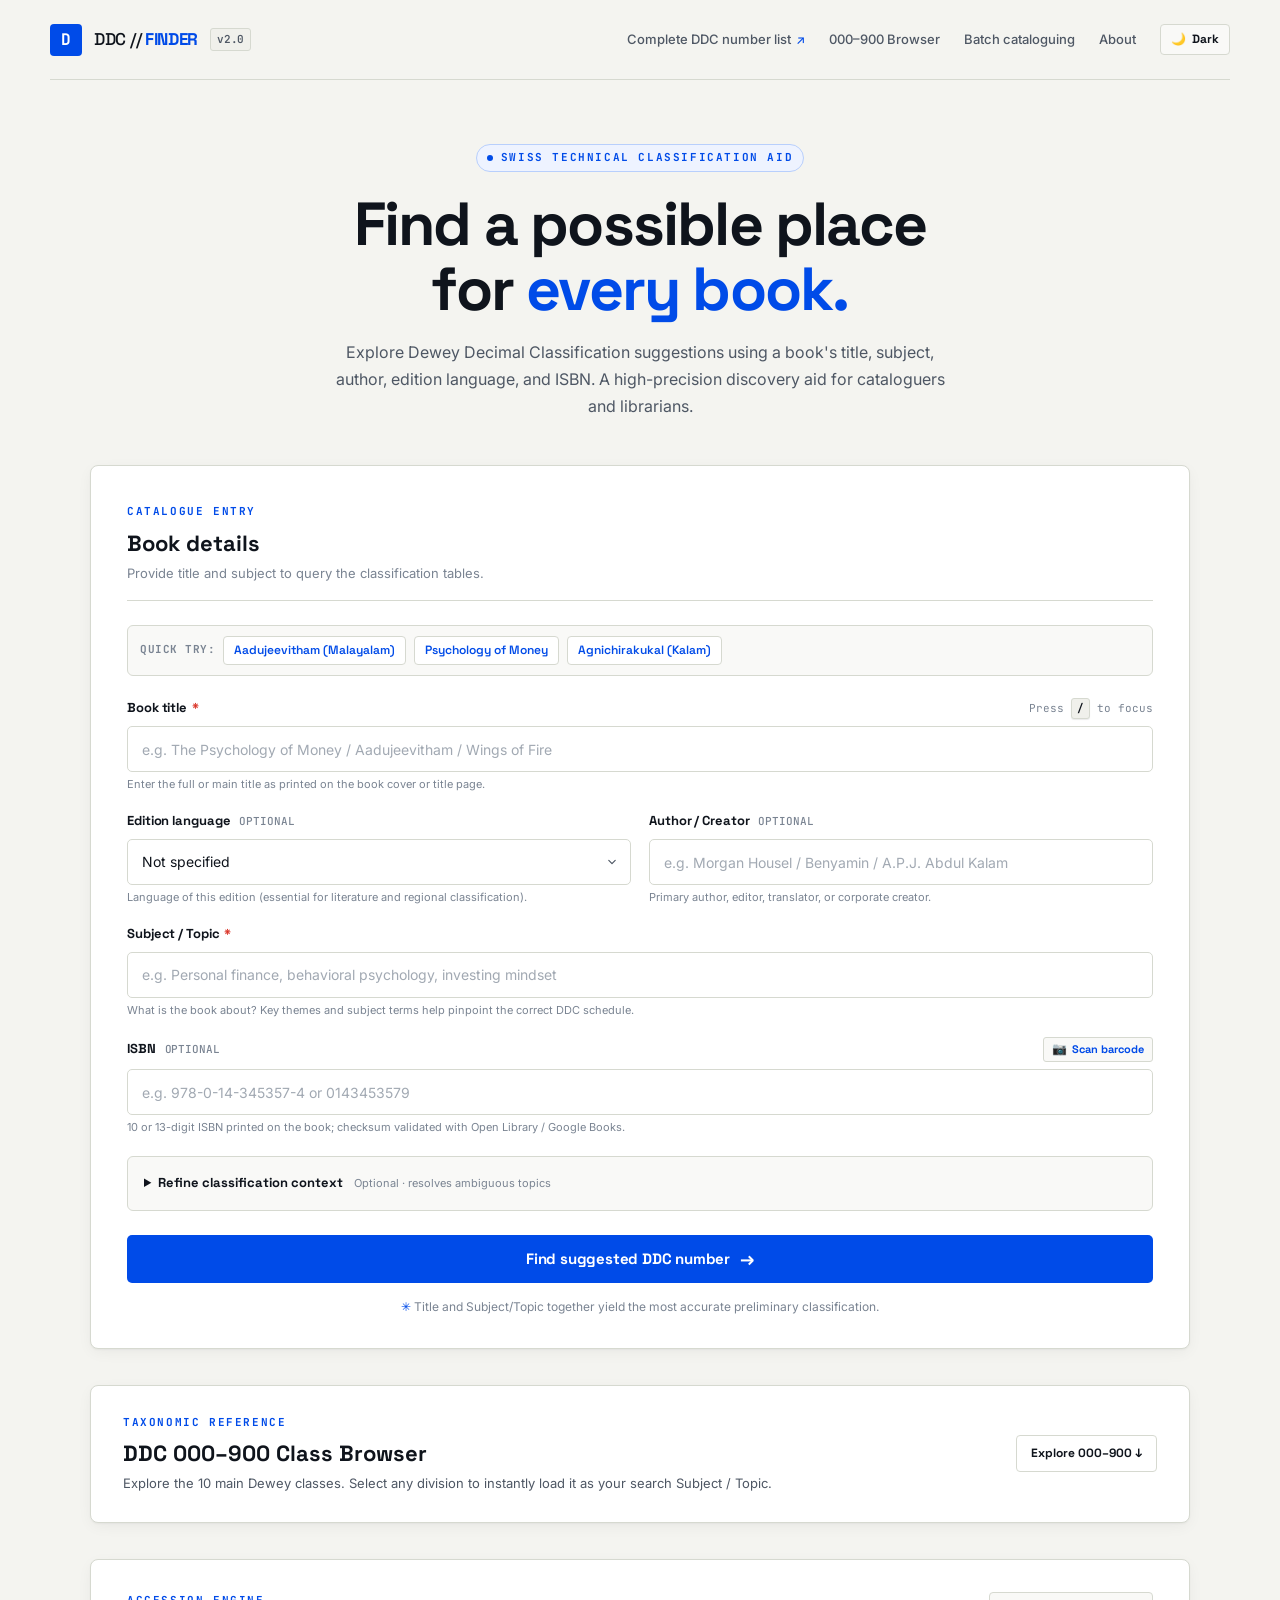
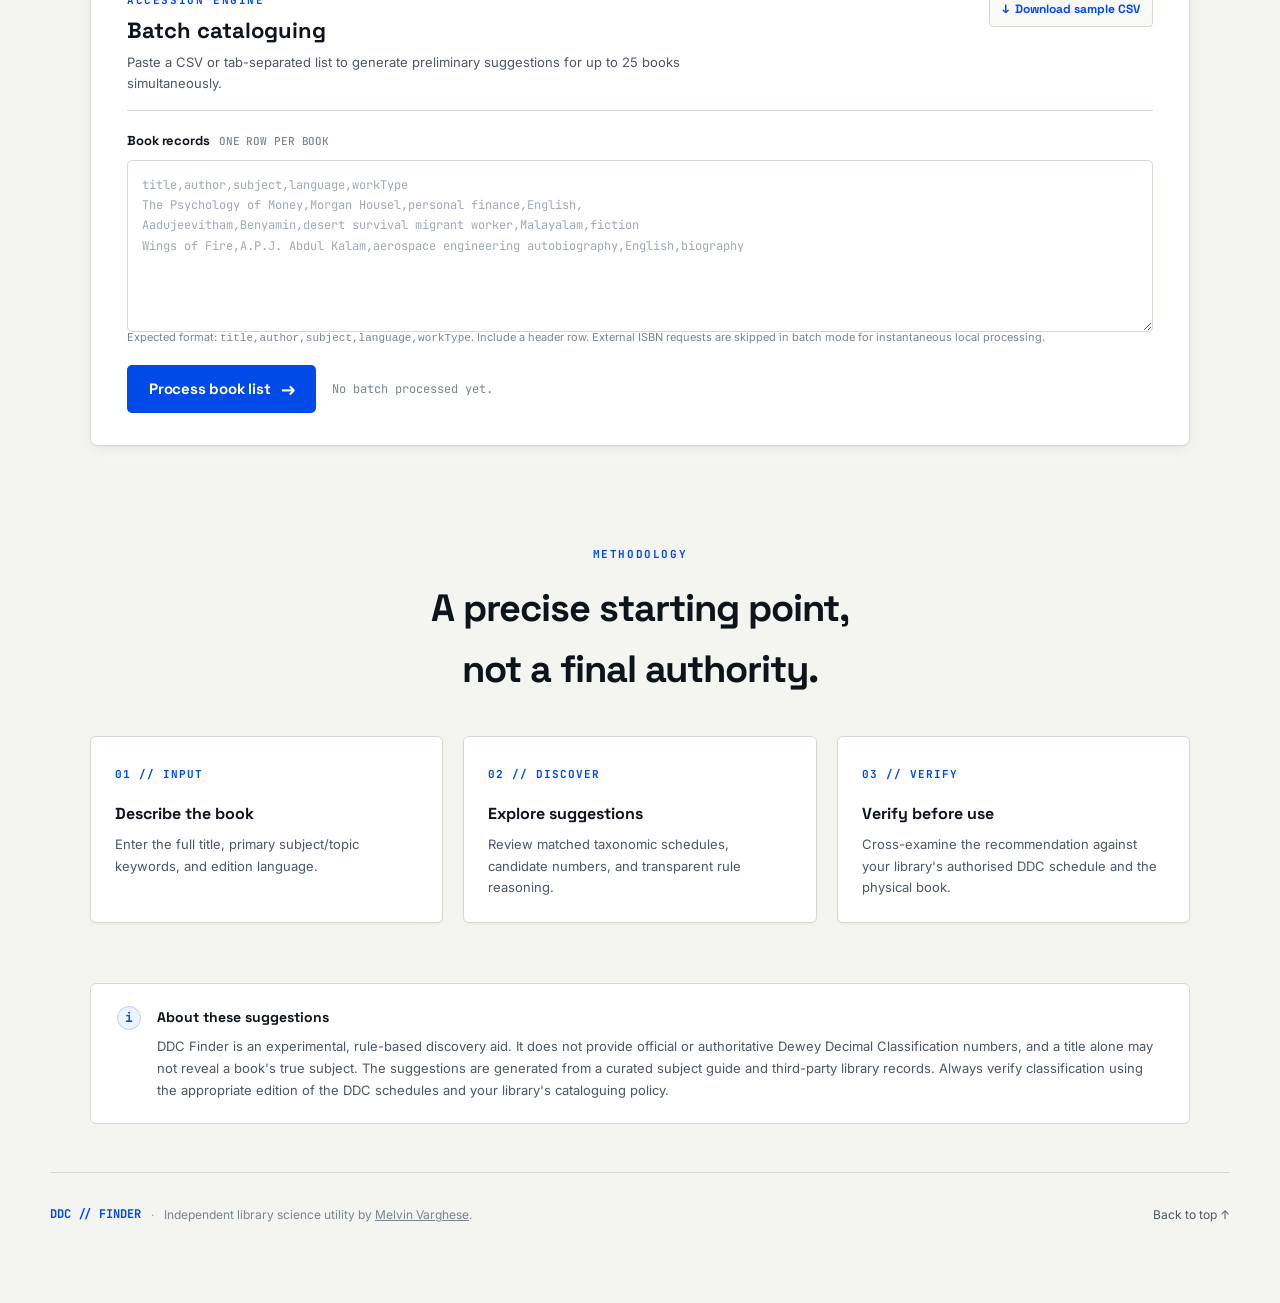
==== index.html @ e06fe7b6 "Merge branch 'main' of https://github.com/melvinvarghese/ddc-number-checker" ====
<!doctype html>
<html lang="en">
<head>
  <meta charset="utf-8">
  <meta name="viewport" content="width=device-width, initial-scale=1">
  <meta name="theme-color" content="#f4f4f0">
  <meta name="description" content="A free preliminary Dewey Decimal Classification helper for librarians and cataloguers. Enter a book title, edition language, and subject to discover likely DDC numbers with support for Indian regional literature and batch accession lists.">
  <title>DDC Finder — Dewey Decimal Classification Helper</title>

  <!-- Canonical & PWA Manifest -->
  <link rel="canonical" href="https://melvinvarghese.github.io/ddc-number-checker/">
  <link rel="author" href="https://melvinvarghese.in/">
  <link rel="manifest" href="manifest.json">

  <!-- Favicons -->
  <link rel="icon" type="image/svg+xml" href="./favicon.svg">
  <link rel="icon" type="image/png" sizes="32x32" href="./favicon-32x32.png">
  <link rel="icon" type="image/png" sizes="16x16" href="./favicon-16x16.png">
  <link rel="apple-touch-icon" sizes="180x180" href="./apple-touch-icon.png">
  <link rel="shortcut icon" href="./favicon.ico">

  <!-- Open Graph / Facebook / LinkedIn / WhatsApp -->
  <meta property="og:type" content="website">
  <meta property="og:site_name" content="DDC Finder">
  <meta property="og:title" content="DDC Finder — Dewey Decimal Classification Helper">
  <meta property="og:description" content="Fast, preliminary Dewey Decimal Classification discovery tool with 50+ languages, specialized Malayalam/Tamil/Hindi/Bengali rules, and batch CSV cataloguing.">
  <meta property="og:url" content="https://melvinvarghese.github.io/ddc-number-checker/">
  <meta property="og:locale" content="en_US">
  <meta property="og:image" content="https://melvinvarghese.github.io/ddc-number-checker/og-image.svg">
  <meta property="og:image:width" content="1200">
  <meta property="og:image:height" content="630">
  <meta property="og:image:alt" content="DDC Finder — Swiss Technical Classification Aid">

  <!-- Twitter / X Cards -->
  <meta name="twitter:card" content="summary_large_image">
  <meta name="twitter:title" content="DDC Finder — Dewey Decimal Classification Helper">
  <meta name="twitter:description" content="Fast, preliminary Dewey Decimal Classification discovery tool with 50+ languages, specialized Malayalam/Tamil/Hindi/Bengali rules, and batch CSV cataloguing.">
  <meta name="twitter:image" content="https://melvinvarghese.github.io/ddc-number-checker/og-image.svg">

  <!-- Schema.org JSON-LD Structured Data -->
  <script type="application/ld+json">
  {
    "@context": "https://schema.org",
    "@graph": [
      {
        "@type": "WebApplication",
        "@id": "https://melvinvarghese.github.io/ddc-number-checker/#webapp",
        "name": "DDC Finder",
        "url": "https://melvinvarghese.github.io/ddc-number-checker/",
        "description": "A free preliminary Dewey Decimal Classification helper for librarians, cataloguers, and students. Discover probable DDC numbers from title, subject/topic, author, and ISBN with Indian regional language support and batch CSV cataloguing.",
        "applicationCategory": "UtilitiesApplication",
        "operatingSystem": "All",
        "browserRequirements": "Requires JavaScript",
        "offers": {
          "@type": "Offer",
          "price": "0",
          "priceCurrency": "USD"
        },
        "author": {
          "@type": "Person",
          "name": "Melvin Varghese",
          "url": "https://melvinvarghese.in/"
        },
        "keywords": [
          "Dewey Decimal Classification",
          "DDC",
          "DDC number checker",
          "library cataloguing",
          "library classification",
          "Malayalam DDC",
          "Indian literature DDC",
          "batch cataloguing",
          "DDC finder"
        ]
      },
      {
        "@type": "WebSite",
        "@id": "https://melvinvarghese.github.io/ddc-number-checker/#website",
        "url": "https://melvinvarghese.github.io/ddc-number-checker/",
        "name": "DDC Finder",
        "publisher": {
          "@type": "Person",
          "name": "Melvin Varghese",
          "url": "https://melvinvarghese.in/"
        }
      }
    ]
  }
  </script>

  <!-- Typography -->
  <link rel="preconnect" href="https://fonts.googleapis.com">
  <link rel="preconnect" href="https://fonts.gstatic.com" crossorigin>
  <link href="https://fonts.googleapis.com/css2?family=Inter:wght@400;500;600;700&family=JetBrains+Mono:wght@500;600;700&family=Space+Grotesk:wght@500;600;700&display=swap" rel="stylesheet">
  <link rel="stylesheet" href="styles.css">

  <script src="catalogue-config.js" defer></script>
  <script src="ddc-validation.js" defer></script>
  <script src="app.js" defer></script>
</head>
<body>
  <div class="page-shell">
    <header class="topbar">
      <a class="brand" href="./" aria-label="DDC Finder home">
        <span class="brand-mark" aria-hidden="true">D</span>
        <span class="brand-text">DDC // <strong>FINDER</strong></span>
        <span class="brand-tag">v2.0</span>
      </a>
      <nav class="top-links" aria-label="Helpful links">
        <a class="top-link" href="https://melvinvarghese.in/dewey-decimal-classification-list-ddc-codes/?utm_source=ddc-finder&utm_medium=referral&utm_campaign=complete-ddc-list" target="_blank" rel="noopener noreferrer">Complete DDC number list <span class="arrow-ext" aria-hidden="true">↗</span></a>
        <a class="top-link" href="#class-browser">000–900 Browser</a>
        <a class="top-link" href="#batch-section">Batch cataloguing</a>
        <a class="top-link" href="#about">About</a>
        <button type="button" id="theme-toggle" class="theme-toggle-btn" aria-label="Toggle dark/light theme">
          <span id="theme-icon" aria-hidden="true">🌙</span>
          <span id="theme-text" class="theme-label">Dark</span>
        </button>
      </nav>
    </header>

    <main>
      <section class="hero" aria-labelledby="page-title">
        <div class="eyebrow"><span class="eyebrow-dot"></span> SWISS TECHNICAL CLASSIFICATION AID</div>
        <h1 id="page-title">Find a possible place<br>for <em>every book.</em></h1>
        <p class="hero-copy">Explore Dewey Decimal Classification suggestions using a book's title, subject, author, edition language, and ISBN. A high-precision discovery aid for cataloguers and librarians.</p>
      </section>

      <!-- Workspace container: allows side-by-side view on desktop -->
      <div class="workspace-grid">
        <section class="search-card" aria-label="Book details">
          <div class="card-header">
            <span class="section-kicker">CATALOGUE ENTRY</span>
            <h2>Book details</h2>
            <p class="card-subtitle">Provide title and subject to query the classification tables.</p>
          </div>

          <!-- Quick Try Sample Pills -->
          <div class="sample-pills-bar" aria-label="Sample book queries">
            <span class="sample-pills-label">Quick try:</span>
            <button type="button" class="sample-pill" data-title="Aadujeevitham" data-author="Benyamin" data-language="Malayalam" data-subject="Desert survival of an immigrant worker, Malayalam novel" data-worktype="fiction">Aadujeevitham (Malayalam)</button>
            <button type="button" class="sample-pill" data-title="The Psychology of Money" data-author="Morgan Housel" data-language="English" data-subject="Personal finance, behavioral psychology, investing mindset" data-worktype="practical">Psychology of Money</button>
            <button type="button" class="sample-pill" data-title="Agnichirakukal" data-author="A.P.J. Abdul Kalam" data-language="Malayalam" data-subject="Autobiography of APJ Abdul Kalam, translated edition" data-worktype="biography">Agnichirakukal (Kalam)</button>
          </div>

          <form id="search-form">
            <div class="field">
              <div class="field-label-row">
                <label for="book-title">Book title <span class="required">*</span></label>
                <span class="kbd-hint" aria-hidden="true">Press <kbd>/</kbd> to focus</span>
              </div>
              <input id="book-title" name="title" type="text" placeholder="e.g. The Psychology of Money / Aadujeevitham / Wings of Fire" autocomplete="off" required maxlength="180">
              <span class="field-hint">Enter the full or main title as printed on the book cover or title page.</span>
            </div>

            <div class="field-grid">
              <div class="field">
                <label for="book-language">Edition language <span class="optional">Optional</span></label>
                <select id="book-language" name="language">
                  <option value="">Not specified</option>
                  <option value="Arabic">Arabic</option>
                  <option value="Assamese">Assamese</option>
                  <option value="Bengali">Bengali</option>
                  <option value="Bodo">Bodo</option>
                  <option value="Bulgarian">Bulgarian</option>
                  <option value="Catalan">Catalan</option>
                  <option value="Chinese">Chinese (Mandarin)</option>
                  <option value="Croatian">Croatian</option>
                  <option value="Czech">Czech</option>
                  <option value="Danish">Danish</option>
                  <option value="Dutch">Dutch</option>
                  <option value="English">English</option>
                  <option value="Esperanto">Esperanto</option>
                  <option value="Estonian">Estonian</option>
                  <option value="Finnish">Finnish</option>
                  <option value="French">French</option>
                  <option value="German">German</option>
                  <option value="Greek">Greek</option>
                  <option value="Gujarati">Gujarati</option>
                  <option value="Hebrew">Hebrew</option>
                  <option value="Hindi">Hindi</option>
                  <option value="Hungarian">Hungarian</option>
                  <option value="Indonesian">Indonesian</option>
                  <option value="Italian">Italian</option>
                  <option value="Japanese">Japanese</option>
                  <option value="Kannada">Kannada</option>
                  <option value="Kashmiri">Kashmiri</option>
                  <option value="Konkani">Konkani</option>
                  <option value="Korean">Korean</option>
                  <option value="Latin">Latin</option>
                  <option value="Maithili">Maithili</option>
                  <option value="Malayalam">Malayalam</option>
                  <option value="Manipuri">Manipuri (Meitei)</option>
                  <option value="Marathi">Marathi</option>
                  <option value="Nepali">Nepali</option>
                  <option value="Norwegian">Norwegian</option>
                  <option value="Odia">Odia (Oriya)</option>
                  <option value="Persian">Persian (Farsi)</option>
                  <option value="Polish">Polish</option>
                  <option value="Portuguese">Portuguese</option>
                  <option value="Punjabi">Punjabi</option>
                  <option value="Russian">Russian</option>
                  <option value="Sanskrit">Sanskrit</option>
                  <option value="Santali">Santali</option>
                  <option value="Sindhi">Sindhi</option>
                  <option value="Spanish">Spanish</option>
                  <option value="Swedish">Swedish</option>
                  <option value="Tamil">Tamil</option>
                  <option value="Telugu">Telugu</option>
                  <option value="Urdu">Urdu</option>
                  <option value="Other">Others / Not listed</option>
                </select>
                <span class="field-hint">Language of this edition (essential for literature and regional classification).</span>
              </div>

              <div class="field">
                <label for="book-author">Author / Creator <span class="optional">Optional</span></label>
                <input id="book-author" name="author" type="text" placeholder="e.g. Morgan Housel / Benyamin / A.P.J. Abdul Kalam" maxlength="120">
                <span class="field-hint">Primary author, editor, translator, or corporate creator.</span>
              </div>

              <div class="field field-span-2">
                <label for="book-subject">Subject / Topic <span class="required">*</span></label>
                <input id="book-subject" name="subject" type="text" placeholder="e.g. Personal finance, behavioral psychology, investing mindset" required maxlength="300">
                <span class="field-hint">What is the book about? Key themes and subject terms help pinpoint the correct DDC schedule.</span>
              </div>

              <div class="field field-span-2">
                <div class="field-label-row">
                  <label for="book-isbn">ISBN <span class="optional">Optional</span></label>
                  <button type="button" id="scan-isbn-btn" class="isbn-scan-btn" aria-label="Scan barcode with camera">
                    <span class="scan-icon" aria-hidden="true">📷</span> <span>Scan barcode</span>
                  </button>
                </div>
                <input id="book-isbn" name="isbn" type="text" inputmode="numeric" autocomplete="off" placeholder="e.g. 978-0-14-345357-4 or 0143453579" maxlength="17" aria-describedby="isbn-help">
                <span class="field-hint" id="isbn-help">10 or 13-digit ISBN printed on the book; checksum validated with Open Library / Google Books.</span>
              </div>
            </div>

            <details class="context-details">
              <summary>
                <span>Refine classification context</span>
                <span class="summary-sub">Optional · resolves ambiguous topics</span>
              </summary>
              <div class="context-grid">
                <div class="field">
                  <label for="work-type">What kind of work is it?</label>
                  <select id="work-type" name="workType">
                    <option value="">Not sure / not specified</option>
                    <option value="fiction">Fiction / novel / short stories</option>
                    <option value="poetry">Poetry</option>
                    <option value="drama">Drama / plays</option>
                    <option value="biography">Biography / autobiography / memoir</option>
                    <option value="translation">Translated work</option>
                    <option value="textbook">Textbook / academic work</option>
                    <option value="reference">Reference work</option>
                    <option value="practical">Practical guide / how-to</option>
                    <option value="essays">Essays</option>
                  </select>
                </div>

                <div class="field">
                  <label for="book-audience">Intended audience</label>
                  <select id="book-audience" name="audience">
                    <option value="">Not specified</option>
                    <option value="general">General readers</option>
                    <option value="children">Children</option>
                    <option value="young-adult">Young adults</option>
                    <option value="academic">Academic / professional</option>
                  </select>
                </div>

                <div class="field context-wide">
                  <label for="book-approach">Main approach or perspective</label>
                  <select id="book-approach" name="approach">
                    <option value="">Not specified</option>
                    <option value="historical">Historical</option>
                    <option value="scientific">Scientific / technical</option>
                    <option value="philosophical">Philosophical / theoretical</option>
                    <option value="religious">Religious / theological</option>
                    <option value="critical">Critical / analytical</option>
                    <option value="practical">Practical / applied</option>
                  </select>
                </div>
              </div>
              <p class="field-hint">These details help frame the suggestion. Audience and approach assist the cataloguer; they do not automatically dictate a DDC number.</p>
            </details>

            <button class="submit-button" type="submit">
              <span>Find suggested DDC number</span>
              <span class="button-arrow" aria-hidden="true">→</span>
            </button>
            <p class="form-note"><span aria-hidden="true">✳</span> Title and Subject/Topic together yield the most accurate preliminary classification.</p>
          </form>
        </section>

        <!-- Live Results Container -->
        <section id="results" class="results-section" aria-live="polite" hidden></section>
      </div>

      <!-- Interactive 000–900 Class Browser Section -->
      <section id="class-browser" class="class-browser-card" aria-labelledby="browser-title">
        <div class="browser-header">
          <div>
            <div class="section-kicker">TAXONOMIC REFERENCE</div>
            <h2 id="browser-title">DDC 000–900 Class Browser</h2>
            <p>Explore the 10 main Dewey classes. Select any division to instantly load it as your search Subject / Topic.</p>
          </div>
          <button type="button" id="toggle-browser-btn" class="copy-button" aria-expanded="false">
            <span id="browser-toggle-text">Explore 000–900</span> <span id="browser-toggle-arrow" aria-hidden="true">↓</span>
          </button>
        </div>

        <div id="browser-content" class="browser-content" hidden>
          <div class="classes-grid">
            <article class="class-item" data-code="000" data-apply="Computer science, information science, bibliographies, libraries">
              <span class="class-code">000</span>
              <h3>Computer Science &amp; Info</h3>
              <p>Generalities, computing, information systems, AI &amp; library science.</p>
              <button type="button" class="use-class-btn">Use as topic</button>
            </article>
            <article class="class-item" data-code="100" data-apply="Philosophy, psychology, ethics, cognitive science, logic">
              <span class="class-code">100</span>
              <h3>Philosophy &amp; Psychology</h3>
              <p>Human thought, ethics, perception, personal growth &amp; logic.</p>
              <button type="button" class="use-class-btn">Use as topic</button>
            </article>
            <article class="class-item" data-code="200" data-apply="Religion, theology, comparative religion, sacred texts">
              <span class="class-code">200</span>
              <h3>Religion &amp; Theology</h3>
              <p>Belief systems, scriptures, world faiths &amp; comparative religion.</p>
              <button type="button" class="use-class-btn">Use as topic</button>
            </article>
            <article class="class-item" data-code="300" data-apply="Social sciences, economics, law, education, politics, society">
              <span class="class-code">300</span>
              <h3>Social Sciences</h3>
              <p>Societies, economics, legal systems, education, public policy &amp; customs.</p>
              <button type="button" class="use-class-btn">Use as topic</button>
            </article>
            <article class="class-item" data-code="400" data-apply="Language study, linguistics, grammar, multilingual dictionaries">
              <span class="class-code">400</span>
              <h3>Language &amp; Linguistics</h3>
              <p>Linguistics, grammar, semantics, multilingual study &amp; etymology.</p>
              <button type="button" class="use-class-btn">Use as topic</button>
            </article>
            <article class="class-item" data-code="500" data-apply="Natural science, pure mathematics, physics, chemistry, biology, astronomy">
              <span class="class-code">500</span>
              <h3>Sciences &amp; Mathematics</h3>
              <p>Pure mathematics, astrophysics, chemistry, ecology &amp; life sciences.</p>
              <button type="button" class="use-class-btn">Use as topic</button>
            </article>
            <article class="class-item" data-code="600" data-apply="Applied sciences, technology, medicine, engineering, cooking, agriculture">
              <span class="class-code">600</span>
              <h3>Technology &amp; Applied</h3>
              <p>Medicine, aerospace, engineering, agriculture, management &amp; cookery.</p>
              <button type="button" class="use-class-btn">Use as topic</button>
            </article>
            <article class="class-item" data-code="700" data-apply="Visual arts, architecture, painting, photography, music, cinema, sports">
              <span class="class-code">700</span>
              <h3>The Arts &amp; Recreation</h3>
              <p>Fine arts, architecture, music, cinema, photography, sports &amp; games.</p>
              <button type="button" class="use-class-btn">Use as topic</button>
            </article>
            <article class="class-item" data-code="800" data-apply="Literature, poetry, drama, fiction, literary criticism, rhetoric">
              <span class="class-code">800</span>
              <h3>Literature &amp; Rhetoric</h3>
              <p>Poetry, prose, fiction, dramatic works, criticism &amp; rhetoric.</p>
              <button type="button" class="use-class-btn">Use as topic</button>
            </article>
            <article class="class-item" data-code="900" data-apply="World history, regional histories, travel, geography, biography">
              <span class="class-code">900</span>
              <h3>History &amp; Geography</h3>
              <p>World history, regional events, travel, cartography &amp; biography.</p>
              <button type="button" class="use-class-btn">Use as topic</button>
            </article>
          </div>
        </div>
      </section>

      <!-- Batch Cataloguing Section -->
      <section id="batch-section" class="batch-card" aria-labelledby="batch-title">
        <div class="batch-intro">
          <div>
            <div class="section-kicker">ACCESSION ENGINE</div>
            <h2 id="batch-title">Batch cataloguing</h2>
            <p>Paste a CSV or tab-separated list to generate preliminary suggestions for up to 25 books simultaneously.</p>
          </div>
          <a class="batch-download-link" href="./sample-batch.csv" download>
            <span class="icon-csv" aria-hidden="true">↓</span> Download sample CSV
          </a>
        </div>

        <label for="batch-input">Book records <span class="optional">One row per book</span></label>
        <textarea id="batch-input" rows="7" spellcheck="false" placeholder="title,author,subject,language,workType&#10;The Psychology of Money,Morgan Housel,personal finance,English,&#10;Aadujeevitham,Benyamin,desert survival migrant worker,Malayalam,fiction&#10;Wings of Fire,A.P.J. Abdul Kalam,aerospace engineering autobiography,English,biography"></textarea>
        <p class="field-hint">Expected format: <code>title,author,subject,language,workType</code>. Include a header row. External ISBN requests are skipped in batch mode for instantaneous local processing.</p>

        <div class="batch-controls">
          <button class="submit-button" type="button" id="run-batch">
            <span>Process book list</span>
            <span class="button-arrow" aria-hidden="true">→</span>
          </button>
          <span id="batch-status" class="batch-status-text" role="status">No batch processed yet.</span>
        </div>
        <div id="batch-results" class="batch-results" hidden aria-live="polite"></div>
      </section>

      <!-- Decision History / Local Work Log -->
      <section id="decision-history" class="decision-history" aria-labelledby="history-title" hidden>
        <div class="history-heading">
          <div>
            <div class="section-kicker">IN-BROWSER WORK LOG</div>
            <h2 id="history-title">Cataloguing decisions</h2>
          </div>
          <div class="history-actions">
            <button class="copy-button" type="button" id="export-decisions">Export CSV</button>
            <button class="copy-button copy-button-secondary" type="button" id="clear-decisions">Clear history</button>
          </div>
        </div>
        <p class="history-note">Decisions are persisted locally in this browser on your device. Zero data is uploaded to a remote server.</p>
        <div id="decision-list" class="decision-list"></div>
      </section>

      <!-- Educational 3-Step Section -->
      <section class="how-section" aria-labelledby="how-title">
        <div class="section-kicker">METHODOLOGY</div>
        <h2 id="how-title">A precise starting point,<br>not a final authority.</h2>
        <div class="steps">
          <article class="step">
            <span class="step-number">01 // INPUT</span>
            <h3>Describe the book</h3>
            <p>Enter the full title, primary subject/topic keywords, and edition language.</p>
          </article>
          <article class="step">
            <span class="step-number">02 // DISCOVER</span>
            <h3>Explore suggestions</h3>
            <p>Review matched taxonomic schedules, candidate numbers, and transparent rule reasoning.</p>
          </article>
          <article class="step">
            <span class="step-number">03 // VERIFY</span>
            <h3>Verify before use</h3>
            <p>Cross-examine the recommendation against your library's authorised DDC schedule and the physical book.</p>
          </article>
        </div>
      </section>

      <!-- Notice / Disclaimer -->
      <section id="about" class="notice">
        <div class="notice-icon" aria-hidden="true">i</div>
        <div>
          <h2>About these suggestions</h2>
          <p>DDC Finder is an experimental, rule-based discovery aid. It does not provide official or authoritative Dewey Decimal Classification numbers, and a title alone may not reveal a book's true subject. The suggestions are generated from a curated subject guide and third-party library records. Always verify classification using the appropriate edition of the DDC schedules and your library's cataloguing policy.</p>
        </div>
      </section>
    </main>

    <!-- Barcode Scanner Modal -->
    <div id="scanner-modal" class="scanner-modal" hidden role="dialog" aria-modal="true" aria-labelledby="scanner-modal-title">
      <div class="scanner-card">
        <div class="scanner-header">
          <h3 id="scanner-modal-title">Scan ISBN Barcode</h3>
          <button type="button" id="close-scanner-btn" class="scanner-close-btn" aria-label="Close scanner">✕</button>
        </div>
        <div class="scanner-viewport">
          <video id="scanner-video" playsinline autoplay muted></video>
          <div class="scanner-reticle" aria-hidden="true"></div>
          <div class="scanner-laser" aria-hidden="true"></div>
        </div>
        <p class="scanner-hint">Point your camera at the ISBN barcode on the book cover.</p>
        <p id="scanner-status" class="scanner-status" role="status">Initialising camera…</p>
      </div>
    </div>

    <footer class="footer">
      <div class="footer-left">
        <a class="footer-brand" href="./">DDC // FINDER</a>
        <span class="footer-sep">·</span>
       <span>Independent library science utility by 
<a href="https://melvinvarghese.in/?utm_source=ddc-checker-github&utm_medium=referral&utm_campaign=ddc-checker" target="_blank" rel="noopener noreferrer">Melvin Varghese</a>.
</span>
      </div>
      <a class="back-to-top" href="#page-title">Back to top ↑</a>
    </footer>
  </div>
</body>
</html>
---- styles.css ----
/* ==========================================================================
   DDC Finder — Swiss Technical Precision Design System
   UI/UX Pro Max Architecture for Library Science Tools
   ========================================================================== */

:root {
  color-scheme: light;

  /* Swiss Technical Color Tokens */
  --bg-canvas: #f4f4f0;
  --surface: #ffffff;
  --surface-subtle: #f9f9f7;
  --surface-muted: #f0f0eb;
  
  --ink: #0f141c;
  --ink-muted: #4e5764;
  --ink-faint: #7a8492;

  --line: #d6d9d0;
  --line-strong: #9ca396;
  --line-hairline: 1.5px;

  --cobalt: #004be8;
  --cobalt-dark: #0036a8;
  --cobalt-soft: #eef3ff;
  --cobalt-border: #b8cffc;

  --emerald: #028050;
  --emerald-dark: #015c3a;
  --emerald-soft: #eaf6ef;
  --emerald-border: #a3d9bc;

  --amber: #b45309;
  --amber-soft: #fffbeb;
  --amber-border: #fde68a;

  --rose: #d92d20;

  /* Typography */
  --font-display: "Space Grotesk", -apple-system, BlinkMacSystemFont, "Segoe UI", Roboto, sans-serif;
  --font-body: "Inter", -apple-system, BlinkMacSystemFont, "Segoe UI", Roboto, sans-serif;
  --font-mono: "JetBrains Mono", ui-monospace, SFMono-Regular, Menlo, monospace;

  /* Shadows */
  --shadow-sm: 0 1px 3px rgba(15, 20, 28, 0.05);
  --shadow-card: 0 4px 16px -2px rgba(15, 20, 28, 0.06), 0 1px 2px rgba(15, 20, 28, 0.04);
}

[data-theme="dark"] {
  color-scheme: dark;
  --bg-canvas: #090d16;
  --surface: #101623;
  --surface-subtle: #161e30;
  --surface-muted: #1e283d;
  
  --ink: #f0f4fc;
  --ink-muted: #9aa8be;
  --ink-faint: #677790;

  --line: #222d42;
  --line-strong: #374869;

  --cobalt: #3b82f6;
  --cobalt-dark: #2563eb;
  --cobalt-soft: rgba(59, 130, 246, 0.15);
  --cobalt-border: rgba(59, 130, 246, 0.35);

  --emerald: #10b981;
  --emerald-dark: #059669;
  --emerald-soft: rgba(16, 185, 129, 0.15);
  --emerald-border: rgba(16, 185, 129, 0.35);

  --amber: #f59e0b;
  --amber-soft: rgba(245, 158, 11, 0.15);
  --amber-border: rgba(245, 158, 11, 0.35);

  --shadow-sm: 0 1px 3px rgba(0, 0, 0, 0.3);
  --shadow-card: 0 8px 24px -4px rgba(0, 0, 0, 0.4), 0 2px 6px rgba(0, 0, 0, 0.3);
}

*, *::before, *::after {
  box-sizing: border-box;
}

html {
  scroll-behavior: smooth;
  font-size: 16px;
}

body {
  margin: 0;
  background-color: var(--bg-canvas);
  color: var(--ink);
  font-family: var(--font-body);
  font-size: 0.9375rem;
  line-height: 1.6;
  -webkit-font-smoothing: antialiased;
  -moz-osx-font-smoothing: grayscale;
}

button, input, select, textarea {
  font: inherit;
}

a {
  color: inherit;
}

h1, h2, h3, h4, p {
  margin-top: 0;
}

/* --------------------------------------------------------------------------
   Layout Shell
   -------------------------------------------------------------------------- */
.page-shell {
  width: min(100% - 40px, 1180px);
  margin: 0 auto;
  padding-bottom: 60px;
}

/* --------------------------------------------------------------------------
   Header / Top Navigation
   -------------------------------------------------------------------------- */
.topbar {
  height: 80px;
  display: flex;
  align-items: center;
  justify-content: space-between;
  border-bottom: var(--line-hairline) solid var(--line);
  background-color: transparent;
}

.brand {
  display: inline-flex;
  gap: 12px;
  align-items: center;
  text-decoration: none;
  font-family: var(--font-display);
  font-size: 1.0625rem;
  letter-spacing: -0.3px;
}

.brand-mark {
  width: 32px;
  height: 32px;
  display: grid;
  place-items: center;
  border-radius: 4px;
  color: #ffffff;
  background: var(--cobalt);
  font-family: var(--font-mono);
  font-weight: 700;
  font-size: 1rem;
}

.brand-text {
  font-weight: 500;
  color: var(--ink);
}

.brand-text strong {
  font-weight: 700;
  color: var(--cobalt);
}

.brand-tag {
  font-family: var(--font-mono);
  font-size: 0.6875rem;
  font-weight: 600;
  padding: 2px 6px;
  border-radius: 3px;
  background: var(--surface-muted);
  border: 1px solid var(--line);
  color: var(--ink-muted);
}

.top-links {
  display: flex;
  align-items: center;
  gap: 24px;
}

.top-link {
  color: var(--ink-muted);
  font-size: 0.8125rem;
  font-weight: 500;
  text-decoration: none;
  white-space: nowrap;
  transition: color 0.15s ease;
}

.top-link:hover {
  color: var(--cobalt);
}

.arrow-ext {
  font-size: 0.75rem;
  margin-left: 2px;
  display: inline-block;
  color: var(--cobalt);
}

/* --------------------------------------------------------------------------
   Hero Section
   -------------------------------------------------------------------------- */
.hero {
  max-width: 760px;
  margin: 64px auto 44px;
  text-align: center;
}

.eyebrow, .section-kicker {
  font-family: var(--font-mono);
  color: var(--cobalt);
  font-size: 0.6875rem;
  font-weight: 700;
  letter-spacing: 1.6px;
  text-transform: uppercase;
}

.eyebrow {
  display: inline-flex;
  align-items: center;
  gap: 8px;
  padding: 4px 10px;
  border-radius: 99px;
  background-color: var(--cobalt-soft);
  border: 1px solid var(--cobalt-border);
}

.eyebrow-dot {
  width: 6px;
  height: 6px;
  background: var(--cobalt);
  border-radius: 50%;
}

h1 {
  margin: 20px 0 16px;
  font-family: var(--font-display);
  font-weight: 700;
  font-size: clamp(2.3rem, 5.5vw, 3.8rem);
  line-height: 1.08;
  letter-spacing: -1.8px;
  color: var(--ink);
}

h1 em {
  color: var(--cobalt);
  font-style: normal;
}

.hero-copy {
  max-width: 620px;
  margin: 0 auto;
  color: var(--ink-muted);
  font-size: 1rem;
  line-height: 1.7;
}

/* --------------------------------------------------------------------------
   Swiss Workspace Grid (Dual Column on Desktop)
   -------------------------------------------------------------------------- */
.workspace-grid {
  display: grid;
  grid-template-columns: 1fr;
  gap: 28px;
  max-width: 1100px;
  margin: 0 auto;
}

/* When results are visible on large screens, automatically arrange side-by-side */
@media (min-width: 960px) {
  .workspace-grid:has(.results-section:not([hidden])) {
    grid-template-columns: minmax(460px, 1fr) minmax(460px, 1.05fr);
    align-items: start;
  }
}

/* --------------------------------------------------------------------------
   Search / Form Card
   -------------------------------------------------------------------------- */
.search-card {
  background: var(--surface);
  border: var(--line-hairline) solid var(--line);
  border-radius: 8px;
  padding: 32px 36px;
  box-shadow: var(--shadow-card);
}

.card-header {
  margin-bottom: 24px;
  border-bottom: 1px solid var(--line);
  padding-bottom: 16px;
}

.card-header h2 {
  font-family: var(--font-display);
  font-size: 1.375rem;
  font-weight: 700;
  margin: 4px 0 2px;
  color: var(--ink);
}

.card-subtitle {
  color: var(--ink-faint);
  font-size: 0.8125rem;
  margin: 0;
}

/* Sample Quick-Try Pills */
.sample-pills-bar {
  display: flex;
  align-items: center;
  flex-wrap: wrap;
  gap: 8px;
  margin-bottom: 22px;
  padding: 10px 12px;
  background: var(--surface-subtle);
  border: 1px solid var(--line);
  border-radius: 6px;
}

.sample-pills-label {
  font-family: var(--font-mono);
  font-size: 0.6875rem;
  font-weight: 700;
  color: var(--ink-faint);
  text-transform: uppercase;
  letter-spacing: 0.5px;
}

.sample-pill {
  padding: 4px 10px;
  border: 1px solid var(--line);
  border-radius: 4px;
  background: #ffffff;
  color: var(--cobalt);
  font-family: var(--font-display);
  font-size: 0.75rem;
  font-weight: 600;
  cursor: pointer;
  transition: all 0.15s ease;
}

.sample-pill:hover {
  background: var(--cobalt-soft);
  border-color: var(--cobalt-border);
  transform: translateY(-1px);
}

.sample-pill:active {
  transform: translateY(0);
}

.field-label-row {
  display: flex;
  justify-content: space-between;
  align-items: center;
}

.kbd-hint {
  font-family: var(--font-mono);
  font-size: 0.6875rem;
  color: var(--ink-faint);
}

kbd {
  display: inline-block;
  padding: 1px 5px;
  font-family: var(--font-mono);
  font-size: 0.6875rem;
  font-weight: 600;
  color: var(--ink);
  background-color: var(--surface-muted);
  border: 1px solid var(--line);
  border-radius: 3px;
  box-shadow: 0 1px 1px rgba(0,0,0,0.08);
}

.field {
  display: flex;
  flex-direction: column;
  gap: 7px;
  min-width: 0;
}

.field-grid {
  display: grid;
  grid-template-columns: 1fr 1fr;
  gap: 18px;
  margin-top: 18px;
}

.field-span-2 {
  grid-column: 1 / -1;
}

label {
  font-family: var(--font-display);
  font-size: 0.8125rem;
  font-weight: 700;
  color: var(--ink);
  letter-spacing: -0.1px;
}

.required {
  color: var(--rose);
  font-weight: 700;
  margin-left: 2px;
}

.optional, .recommended {
  margin-left: 6px;
  color: var(--ink-faint);
  font-size: 0.6875rem;
  font-family: var(--font-mono);
  font-weight: 500;
  text-transform: uppercase;
}

.recommended {
  color: var(--cobalt);
}

.field-hint {
  color: var(--ink-faint);
  font-size: 0.6875rem;
  line-height: 1.45;
  margin-top: -2px;
}

/* Inputs & Selects with High Contrast & Clear Placeholders */
input, select, textarea {
  width: 100%;
  border: 1.5px solid var(--line);
  border-radius: 5px;
  background-color: var(--surface);
  color: var(--ink);
  outline: none;
  font-size: 0.875rem;
  transition: border-color 0.15s ease, box-shadow 0.15s ease;
}

input, select {
  height: 46px;
  padding: 0 14px;
}

select {
  cursor: pointer;
  background-image: url("data:image/svg+xml,%3Csvg xmlns='http://www.w3.org/2000/svg' fill='none' viewBox='0 0 20 20'%3E%3Cpath stroke='%234e5764' stroke-linecap='round' stroke-linejoin='round' stroke-width='1.5' d='M6 8l4 4 4-4'/%3E%3C/svg%3E");
  background-position: right 10px center;
  background-repeat: no-repeat;
  background-size: 16px 16px;
  padding-right: 36px;
  appearance: none;
  -webkit-appearance: none;
}

/* Transparent Example Placeholder Text */
input::placeholder, textarea::placeholder {
  color: #929ba6;
  opacity: 0.85;
  font-style: normal;
}

input:focus, select:focus, textarea:focus {
  border-color: var(--cobalt);
  box-shadow: 0 0 0 3px rgba(0, 75, 232, 0.12);
}

input:invalid:not(:placeholder-shown), select:invalid:not(:placeholder-shown) {
  border-color: var(--rose);
}

/* Primary Submit Button */
.submit-button {
  width: 100%;
  min-height: 48px;
  margin-top: 24px;
  padding: 0 20px;
  border: 0;
  border-radius: 5px;
  display: flex;
  justify-content: center;
  align-items: center;
  gap: 10px;
  color: #ffffff;
  background: var(--cobalt);
  font-family: var(--font-display);
  font-weight: 700;
  font-size: 0.9375rem;
  letter-spacing: -0.2px;
  cursor: pointer;
  transition: background-color 0.15s ease, transform 0.1s ease;
}

.submit-button:hover {
  background: var(--cobalt-dark);
}

.submit-button:active {
  transform: translateY(1px);
}

.submit-button:disabled {
  opacity: 0.7;
  cursor: not-allowed;
}

.button-arrow {
  font-size: 1.125rem;
  line-height: 1;
}

.form-note {
  margin: 14px 0 0;
  color: var(--ink-faint);
  text-align: center;
  font-size: 0.75rem;
}

.form-note span {
  color: var(--cobalt);
}

/* --------------------------------------------------------------------------
   Classification Context (Collapsible Drawer)
   -------------------------------------------------------------------------- */
.context-details {
  margin: 20px 0 10px;
  padding: 16px;
  border: var(--line-hairline) solid var(--line);
  border-radius: 6px;
  background: var(--surface-subtle);
}

.context-details summary {
  cursor: pointer;
  color: var(--ink);
  font-family: var(--font-display);
  font-size: 0.8125rem;
  font-weight: 700;
  user-select: none;
}

.context-details summary:hover {
  color: var(--cobalt);
}

.context-details summary .summary-sub {
  margin-left: 8px;
  color: var(--ink-faint);
  font-size: 0.6875rem;
  font-weight: 400;
  font-family: var(--font-body);
}

.context-grid {
  display: grid;
  grid-template-columns: repeat(2, minmax(0, 1fr));
  gap: 14px;
  margin-top: 14px;
}

.context-wide {
  grid-column: 1 / -1;
}

.context-details > .field-hint {
  display: block;
  margin-top: 12px;
}

/* --------------------------------------------------------------------------
   Results Section (Swiss Technical Result Card)
   -------------------------------------------------------------------------- */
.results-section {
  width: 100%;
}

.result-card {
  padding: 32px;
  border: var(--line-hairline) solid var(--line);
  border-radius: 8px;
  background: var(--surface);
  box-shadow: var(--shadow-card);
}

.result-top {
  display: flex;
  justify-content: space-between;
  gap: 12px;
  align-items: center;
  margin-bottom: 20px;
  padding-bottom: 12px;
  border-bottom: 1px solid var(--line);
}

.result-label {
  font-family: var(--font-mono);
  color: var(--cobalt);
  font-size: 0.6875rem;
  font-weight: 700;
  letter-spacing: 1.2px;
  text-transform: uppercase;
}

.confidence {
  padding: 4px 8px;
  border-radius: 3px;
  background: var(--emerald-soft);
  border: 1px solid var(--emerald-border);
  color: var(--emerald-dark);
  font-family: var(--font-mono);
  font-size: 0.6875rem;
  font-weight: 700;
}

/* Big Monospaced DDC Number Callout */
.ddc-number {
  margin: 0;
  color: var(--cobalt);
  font-family: var(--font-mono);
  font-weight: 700;
  font-size: clamp(2.5rem, 6vw, 3.8rem);
  line-height: 1;
  letter-spacing: -1.5px;
}

.ddc-heading {
  margin: 10px 0 0;
  font-family: var(--font-display);
  font-size: 1.25rem;
  font-weight: 700;
  color: var(--ink);
}

.result-description {
  margin: 12px 0 0;
  color: var(--ink-muted);
  font-size: 0.875rem;
  line-height: 1.65;
}

.result-meta {
  display: flex;
  flex-wrap: wrap;
  gap: 6px;
  margin-top: 18px;
}

.meta-chip {
  padding: 4px 8px;
  border: 1px solid var(--line);
  border-radius: 4px;
  background: var(--surface-subtle);
  color: var(--ink-muted);
  font-family: var(--font-mono);
  font-size: 0.6875rem;
  font-weight: 500;
}

.result-divider {
  height: 1px;
  margin: 24px 0;
  background: var(--line);
}

.result-subtitle {
  margin: 0 0 10px;
  font-family: var(--font-display);
  font-size: 0.875rem;
  font-weight: 700;
  color: var(--ink);
  letter-spacing: -0.1px;
}

.result-reason {
  color: var(--ink-muted);
  font-size: 0.8125rem;
  line-height: 1.65;
}

.result-reason strong {
  color: var(--ink);
}

/* Alternatives List */
.alternatives {
  display: grid;
  gap: 8px;
  margin: 0;
  padding: 0;
  list-style: none;
}

.alternatives li {
  display: flex;
  justify-content: space-between;
  gap: 12px;
  padding: 10px 12px;
  border: 1px solid var(--line);
  border-radius: 4px;
  background: var(--surface-subtle);
  font-size: 0.8125rem;
}

.alternatives strong {
  font-family: var(--font-mono);
  color: var(--cobalt);
  white-space: nowrap;
}

/* Action Buttons */
.result-actions {
  display: flex;
  flex-wrap: wrap;
  gap: 8px;
  margin-top: 24px;
}

.copy-button {
  padding: 8px 14px;
  border: 1.5px solid var(--line);
  border-radius: 4px;
  background: var(--surface);
  color: var(--ink);
  font-family: var(--font-display);
  font-size: 0.75rem;
  font-weight: 700;
  cursor: pointer;
  transition: all 0.15s ease;
}

.copy-button:hover {
  background: var(--cobalt-soft);
  border-color: var(--cobalt-border);
  color: var(--cobalt);
}

.copy-button-secondary {
  color: var(--ink-muted);
}

.copy-button-secondary:hover {
  background: var(--surface-muted);
  color: var(--rose);
  border-color: var(--line);
}

.result-caveat {
  margin: 20px 0 0;
  padding: 12px 14px;
  border-radius: 4px;
  background: var(--amber-soft);
  border: 1px solid var(--amber-border);
  color: #78350f;
  font-size: 0.75rem;
  line-height: 1.6;
}

.empty-state {
  padding: 36px;
  border: 1.5px dashed var(--line-strong);
  border-radius: 8px;
  background: var(--surface);
  text-align: center;
}

.empty-state h2 {
  font-family: var(--font-display);
  font-size: 1.125rem;
  font-weight: 700;
  color: var(--ink);
  margin-bottom: 8px;
}

.empty-state p {
  color: var(--ink-muted);
  font-size: 0.875rem;
  margin: 0;
}

/* --------------------------------------------------------------------------
   Decision Box (In-Card Decision Logger)
   -------------------------------------------------------------------------- */
.decision-box {
  margin-top: 24px;
  padding: 18px;
  border: 1.5px solid var(--line);
  border-radius: 6px;
  background: var(--surface-subtle);
}

.decision-label {
  display: block;
  margin: 12px 0 6px;
  color: var(--ink);
  font-family: var(--font-display);
  font-size: 0.75rem;
  font-weight: 700;
}

.decision-label span {
  color: var(--ink-faint);
  font-weight: 400;
}

.decision-box select, .decision-box textarea {
  width: 100%;
  padding: 9px 12px;
  border: 1px solid var(--line);
  border-radius: 4px;
  background: #ffffff;
  color: var(--ink);
  font-size: 0.8125rem;
}

.decision-box textarea {
  resize: vertical;
  line-height: 1.5;
}

.decision-save {
  margin-top: 14px;
  width: 100%;
  background: var(--surface);
  border: 1.5px solid var(--emerald);
  color: var(--emerald-dark);
}

.decision-save:hover {
  background: var(--emerald-soft);
  color: var(--emerald-dark);
  border-color: var(--emerald);
}

/* --------------------------------------------------------------------------
   Local Work Log / Decision History Section
   -------------------------------------------------------------------------- */
.decision-history {
  margin: 36px auto 20px;
  max-width: 1100px;
  padding: 28px 32px;
  border: var(--line-hairline) solid var(--line);
  border-radius: 8px;
  background: var(--surface);
  box-shadow: var(--shadow-card);
}

.history-heading {
  display: flex;
  justify-content: space-between;
  align-items: center;
  gap: 16px;
  border-bottom: 1px solid var(--line);
  padding-bottom: 14px;
}

.history-heading h2 {
  font-family: var(--font-display);
  font-size: 1.375rem;
  font-weight: 700;
  margin: 4px 0 0;
  color: var(--ink);
}

.history-actions {
  display: flex;
  gap: 8px;
  flex-wrap: wrap;
}

.history-note {
  color: var(--ink-faint);
  font-size: 0.75rem;
  margin: 12px 0 16px;
}

.decision-list {
  display: grid;
  gap: 10px;
}

.decision-entry {
  display: grid;
  grid-template-columns: minmax(0, 1fr) minmax(160px, 0.4fr);
  gap: 12px 18px;
  padding: 14px 16px;
  border: 1px solid var(--line);
  border-radius: 5px;
  background: var(--surface-subtle);
}

.decision-entry > div:first-child strong {
  font-family: var(--font-display);
  font-size: 0.875rem;
  color: var(--ink);
}

.decision-entry > div:first-child span, .decision-number span {
  display: block;
  margin-top: 3px;
  color: var(--ink-faint);
  font-size: 0.6875rem;
}

.decision-number strong {
  font-family: var(--font-mono);
  color: var(--cobalt);
  font-size: 1rem;
}

.decision-entry p {
  grid-column: 1 / -1;
  margin: 6px 0 0;
  color: var(--ink-muted);
  font-size: 0.75rem;
  font-style: italic;
}

/* --------------------------------------------------------------------------
   Batch Cataloguing Section
   -------------------------------------------------------------------------- */
.batch-card {
  margin: 36px auto 20px;
  max-width: 1100px;
  padding: 32px 36px;
  border: var(--line-hairline) solid var(--line);
  border-radius: 8px;
  background: var(--surface);
  box-shadow: var(--shadow-card);
}

.batch-intro {
  display: flex;
  justify-content: space-between;
  align-items: flex-start;
  gap: 20px;
  margin-bottom: 20px;
  border-bottom: 1px solid var(--line);
  padding-bottom: 16px;
}

.batch-intro h2 {
  font-family: var(--font-display);
  font-size: 1.375rem;
  font-weight: 700;
  margin: 4px 0 4px;
  color: var(--ink);
}

.batch-intro p {
  max-width: 600px;
  margin: 0;
  color: var(--ink-muted);
  font-size: 0.8125rem;
}

.batch-download-link {
  display: inline-flex;
  align-items: center;
  gap: 6px;
  padding: 7px 12px;
  border: 1px solid var(--line);
  border-radius: 4px;
  background: var(--surface-subtle);
  color: var(--cobalt);
  font-family: var(--font-display);
  font-size: 0.75rem;
  font-weight: 700;
  text-decoration: none;
  white-space: nowrap;
  transition: all 0.15s ease;
}

.batch-download-link:hover {
  background: var(--cobalt-soft);
  border-color: var(--cobalt-border);
}

.batch-card > label {
  display: block;
  margin-bottom: 8px;
  color: var(--ink);
  font-family: var(--font-display);
  font-size: 0.8125rem;
  font-weight: 700;
}

.batch-card textarea {
  display: block;
  width: 100%;
  padding: 14px;
  border: 1.5px solid var(--line);
  border-radius: 5px;
  background: #ffffff;
  color: var(--ink);
  font-family: var(--font-mono);
  font-size: 0.75rem;
  line-height: 1.7;
  resize: vertical;
}

.batch-controls {
  display: flex;
  align-items: center;
  gap: 16px;
  margin-top: 18px;
  flex-wrap: wrap;
}

.batch-controls .submit-button {
  width: auto;
  margin: 0;
  padding: 0 22px;
}

.batch-status-text {
  color: var(--ink-faint);
  font-family: var(--font-mono);
  font-size: 0.75rem;
}

/* Batch Results Table */
.batch-results {
  margin-top: 24px;
}

.batch-table-wrap {
  overflow-x: auto;
  border: 1.5px solid var(--line);
  border-radius: 6px;
  background: #ffffff;
}

.batch-table {
  width: 100%;
  border-collapse: collapse;
  text-align: left;
  font-size: 0.75rem;
}

.batch-table th, .batch-table td {
  padding: 11px 14px;
  border-bottom: 1px solid var(--line);
  vertical-align: top;
}

.batch-table th {
  background: var(--surface-muted);
  color: var(--ink);
  font-family: var(--font-mono);
  font-size: 0.6875rem;
  font-weight: 700;
  letter-spacing: 0.05em;
  text-transform: uppercase;
  white-space: nowrap;
}

.batch-table td strong {
  font-family: var(--font-display);
  color: var(--ink);
}

.batch-table td span {
  display: block;
  margin-top: 3px;
  color: var(--ink-faint);
  font-size: 0.6875rem;
}

.batch-table td .batch-final-number {
  font-family: var(--font-mono);
  color: var(--cobalt);
  font-weight: 600;
}

.batch-table tbody tr:last-child td {
  border-bottom: 0;
}

.batch-table tbody tr:hover td {
  background-color: var(--surface-subtle);
}

/* --------------------------------------------------------------------------
   Catalogue Evidence & Kerala-first Discovery
   -------------------------------------------------------------------------- */
.catalogue-evidence, .catalogue-discovery {
  margin-top: 20px;
  padding: 16px;
  border: 1px solid var(--line);
  border-radius: 6px;
  background: var(--surface-subtle);
}

.catalogue-records, .catalogue-live-records {
  display: grid;
  gap: 8px;
  margin: 12px 0 0;
  padding: 0;
  list-style: none;
}

.catalogue-records li, .catalogue-live-records li {
  display: flex;
  justify-content: space-between;
  align-items: center;
  gap: 12px;
  padding: 10px 12px;
  border: 1px solid var(--line);
  border-radius: 4px;
  background: #ffffff;
  font-size: 0.8125rem;
}

.catalogue-records strong, .catalogue-live-records li strong {
  font-family: var(--font-mono);
  color: var(--cobalt);
}

.catalogue-link-list {
  display: grid;
  grid-template-columns: repeat(2, minmax(0, 1fr));
  gap: 8px;
  margin-top: 12px;
}

.catalogue-link-list a {
  display: flex;
  justify-content: space-between;
  align-items: center;
  gap: 8px;
  padding: 10px 12px;
  border: 1px solid var(--line);
  border-radius: 4px;
  background: #ffffff;
  text-decoration: none;
  color: var(--cobalt);
  font-family: var(--font-display);
  font-size: 0.75rem;
  font-weight: 700;
}

.catalogue-link-list a:hover {
  background: var(--cobalt-soft);
  border-color: var(--cobalt-border);
}

/* --------------------------------------------------------------------------
   Methodology Steps Section
   -------------------------------------------------------------------------- */
.how-section {
  padding: 80px 0 60px;
  text-align: center;
}

.how-section h2 {
  margin: 14px 0 36px;
  font-family: var(--font-display);
  font-weight: 700;
  font-size: clamp(1.75rem, 3.5vw, 2.375rem);
  letter-spacing: -1px;
  color: var(--ink);
}

.steps {
  display: grid;
  grid-template-columns: repeat(3, 1fr);
  gap: 20px;
  text-align: left;
  max-width: 1100px;
  margin: 0 auto;
}

.step {
  padding: 24px;
  border: var(--line-hairline) solid var(--line);
  border-radius: 6px;
  background: var(--surface);
  box-shadow: var(--shadow-sm);
}

.step-number {
  font-family: var(--font-mono);
  color: var(--cobalt);
  font-size: 0.6875rem;
  font-weight: 700;
  letter-spacing: 1px;
}

.step h3 {
  margin: 16px 0 8px;
  font-family: var(--font-display);
  font-size: 1rem;
  font-weight: 700;
  color: var(--ink);
}

.step p {
  margin: 0;
  color: var(--ink-muted);
  font-size: 0.8125rem;
  line-height: 1.65;
}

/* --------------------------------------------------------------------------
   Notice / Disclaimer Box
   -------------------------------------------------------------------------- */
.notice {
  display: flex;
  gap: 16px;
  padding: 22px 26px;
  border: var(--line-hairline) solid var(--line);
  border-radius: 6px;
  background: var(--surface);
  max-width: 1100px;
  margin: 0 auto;
}

.notice-icon {
  flex: 0 0 24px;
  width: 24px;
  height: 24px;
  display: grid;
  place-items: center;
  border-radius: 50%;
  background: var(--cobalt-soft);
  color: var(--cobalt);
  font-family: var(--font-mono);
  font-weight: 700;
  font-size: 0.8125rem;
  border: 1px solid var(--cobalt-border);
}

.notice h2 {
  margin: 0 0 6px;
  font-family: var(--font-display);
  font-size: 0.875rem;
  font-weight: 700;
  color: var(--ink);
}

.notice p {
  margin: 0;
  color: var(--ink-muted);
  font-size: 0.8125rem;
  line-height: 1.7;
}

/* --------------------------------------------------------------------------
   Footer
   -------------------------------------------------------------------------- */
.footer {
  display: flex;
  justify-content: space-between;
  align-items: center;
  gap: 16px;
  padding: 32px 0 20px;
  margin-top: 48px;
  border-top: var(--line-hairline) solid var(--line);
  color: var(--ink-faint);
  font-size: 0.75rem;
}

.footer-left {
  display: flex;
  align-items: center;
  gap: 10px;
}

.footer-brand {
  font-family: var(--font-mono);
  font-weight: 700;
  color: var(--cobalt);
  text-decoration: none;
}

.footer-sep {
  color: var(--line-strong);
}

.back-to-top {
  text-decoration: none;
  color: var(--ink-muted);
  transition: color 0.15s ease;
}

.back-to-top:hover {
  color: var(--cobalt);
}

/* --------------------------------------------------------------------------
   Accessibility & Mobile Breakpoints
   -------------------------------------------------------------------------- */
/* --------------------------------------------------------------------------
   Theme Toggle Button
   -------------------------------------------------------------------------- */
.theme-toggle-btn {
  display: inline-flex;
  align-items: center;
  gap: 6px;
  padding: 5px 10px;
  border: 1px solid var(--line);
  border-radius: 4px;
  background: var(--surface-subtle);
  color: var(--ink);
  font-family: var(--font-display);
  font-size: 0.75rem;
  font-weight: 700;
  cursor: pointer;
  transition: all 0.15s ease;
}

.theme-toggle-btn:hover {
  border-color: var(--cobalt);
  background: var(--cobalt-soft);
  color: var(--cobalt);
}

.theme-icon {
  font-size: 0.8125rem;
  line-height: 1;
}

/* --------------------------------------------------------------------------
   ISBN Scanner Button & Modal
   -------------------------------------------------------------------------- */
.isbn-scan-btn {
  display: inline-flex;
  align-items: center;
  gap: 5px;
  padding: 2px 8px;
  border: 1px solid var(--line);
  border-radius: 3px;
  background: var(--surface-subtle);
  color: var(--cobalt);
  font-family: var(--font-display);
  font-size: 0.6875rem;
  font-weight: 700;
  cursor: pointer;
  transition: all 0.15s ease;
}

.isbn-scan-btn:hover {
  background: var(--cobalt-soft);
  border-color: var(--cobalt-border);
}

.scan-icon {
  font-size: 0.75rem;
}

.scanner-modal {
  position: fixed;
  inset: 0;
  z-index: 9999;
  background: rgba(9, 13, 22, 0.85);
  backdrop-filter: blur(4px);
  display: grid;
  place-items: center;
  padding: 20px;
}

.scanner-card {
  width: min(100%, 460px);
  background: var(--surface);
  border: var(--line-hairline) solid var(--line);
  border-radius: 8px;
  padding: 24px;
  box-shadow: 0 20px 40px rgba(0, 0, 0, 0.4);
}

.scanner-header {
  display: flex;
  justify-content: space-between;
  align-items: center;
  margin-bottom: 16px;
  padding-bottom: 10px;
  border-bottom: 1px solid var(--line);
}

.scanner-header h3 {
  margin: 0;
  font-family: var(--font-display);
  font-size: 1.125rem;
  font-weight: 700;
  color: var(--ink);
}

.scanner-close-btn {
  background: transparent;
  border: 0;
  color: var(--ink-muted);
  font-size: 1.125rem;
  font-weight: 700;
  cursor: pointer;
  padding: 4px 8px;
  border-radius: 4px;
}

.scanner-close-btn:hover {
  color: var(--rose);
  background: var(--surface-muted);
}

.scanner-viewport {
  position: relative;
  width: 100%;
  aspect-ratio: 4 / 3;
  background: #000;
  border-radius: 6px;
  overflow: hidden;
  border: 2px solid var(--cobalt);
}

.scanner-viewport video {
  width: 100%;
  height: 100%;
  object-fit: cover;
}

.scanner-reticle {
  position: absolute;
  inset: 20%;
  border: 2px dashed rgba(255, 255, 255, 0.7);
  border-radius: 4px;
  pointer-events: none;
}

.scanner-laser {
  position: absolute;
  top: 20%;
  left: 15%;
  right: 15%;
  height: 2px;
  background: #ff0055;
  box-shadow: 0 0 8px #ff0055;
  animation: scan-sweep 2s ease-in-out infinite alternate;
  pointer-events: none;
}

@keyframes scan-sweep {
  0% { top: 20%; }
  100% { top: 80%; }
}

.scanner-hint {
  margin: 14px 0 6px;
  color: var(--ink-muted);
  font-size: 0.8125rem;
  text-align: center;
}

.scanner-status {
  margin: 0;
  font-family: var(--font-mono);
  font-size: 0.75rem;
  color: var(--cobalt);
  text-align: center;
}

/* --------------------------------------------------------------------------
   DDC 000–900 Class Browser Section
   -------------------------------------------------------------------------- */
.class-browser-card {
  margin: 36px auto 20px;
  max-width: 1100px;
  padding: 28px 32px;
  border: var(--line-hairline) solid var(--line);
  border-radius: 8px;
  background: var(--surface);
  box-shadow: var(--shadow-card);
}

.browser-header {
  display: flex;
  justify-content: space-between;
  align-items: center;
  gap: 16px;
}

.browser-header h2 {
  font-family: var(--font-display);
  font-size: 1.375rem;
  font-weight: 700;
  margin: 4px 0 2px;
  color: var(--ink);
}

.browser-header p {
  color: var(--ink-muted);
  font-size: 0.8125rem;
  margin: 0;
}

.browser-content {
  margin-top: 24px;
  border-top: 1px solid var(--line);
  padding-top: 20px;
}

.classes-grid {
  display: grid;
  grid-template-columns: repeat(auto-fill, minmax(200px, 1fr));
  gap: 14px;
}

.class-item {
  padding: 16px;
  border: 1px solid var(--line);
  border-radius: 6px;
  background: var(--surface-subtle);
  display: flex;
  flex-direction: column;
  justify-content: space-between;
  transition: all 0.15s ease;
}

.class-item:hover {
  border-color: var(--cobalt);
  transform: translateY(-2px);
  box-shadow: var(--shadow-sm);
}

.class-code {
  display: inline-block;
  align-self: flex-start;
  font-family: var(--font-mono);
  font-size: 0.75rem;
  font-weight: 700;
  color: var(--cobalt);
  background: var(--cobalt-soft);
  border: 1px solid var(--cobalt-border);
  padding: 2px 6px;
  border-radius: 3px;
  margin-bottom: 8px;
}

.class-item h3 {
  font-family: var(--font-display);
  font-size: 0.875rem;
  font-weight: 700;
  margin: 0 0 6px;
  color: var(--ink);
}

.class-item p {
  font-size: 0.75rem;
  color: var(--ink-muted);
  line-height: 1.45;
  margin: 0 0 14px;
  flex-grow: 1;
}

.use-class-btn {
  width: 100%;
  padding: 6px 10px;
  border: 1px solid var(--line);
  border-radius: 4px;
  background: var(--surface);
  color: var(--cobalt);
  font-family: var(--font-display);
  font-size: 0.6875rem;
  font-weight: 700;
  cursor: pointer;
  transition: all 0.15s ease;
}

.use-class-btn:hover {
  background: var(--cobalt);
  color: #ffffff;
  border-color: var(--cobalt);
}

[hidden] {
  display: none !important;
}

:focus-visible {
  outline: 2px solid var(--cobalt);
  outline-offset: 2px;
}

@media (max-width: 860px) {
  .page-shell {
    width: min(100% - 28px, 1180px);
  }

  .topbar {
    height: 70px;
  }

  .top-links {
    gap: 14px;
  }

  .top-link {
    font-size: 0.75rem;
  }

  .hero {
    margin: 44px auto 28px;
  }

  h1 {
    letter-spacing: -1.2px;
  }

  .hero-copy {
    font-size: 0.875rem;
  }

  .search-card, .result-card, .batch-card, .decision-history {
    padding: 24px 20px;
  }

  .field-grid {
    grid-template-columns: 1fr;
    gap: 14px;
  }

  .field-span-2 {
    grid-column: auto;
  }

  .steps {
    grid-template-columns: 1fr;
    gap: 14px;
  }

  .footer {
    flex-direction: column;
    align-items: flex-start;
    gap: 10px;
  }
}

@media (prefers-reduced-motion: reduce) {
  html {
    scroll-behavior: auto;
  }
  *, *::before, *::after {
    transition-duration: 0.01ms !important;
    animation-duration: 0.01ms !important;
  }
}
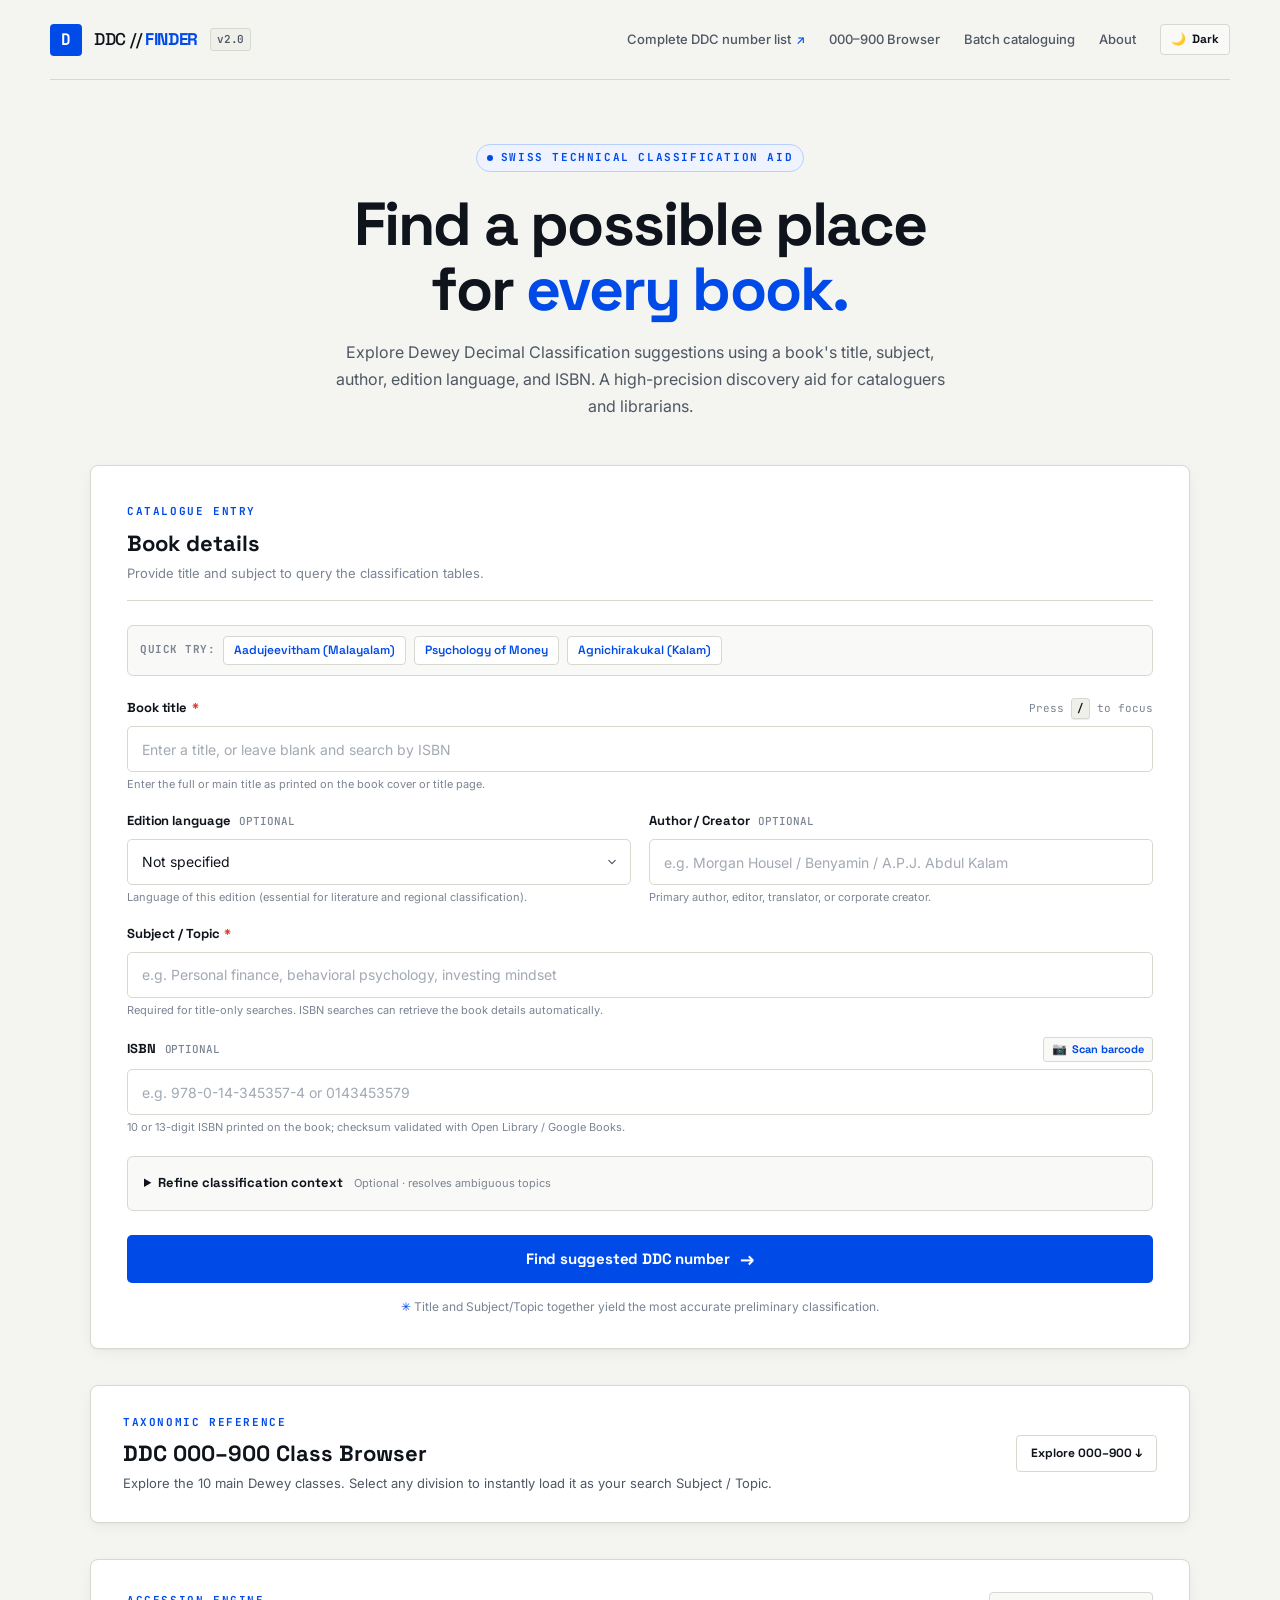
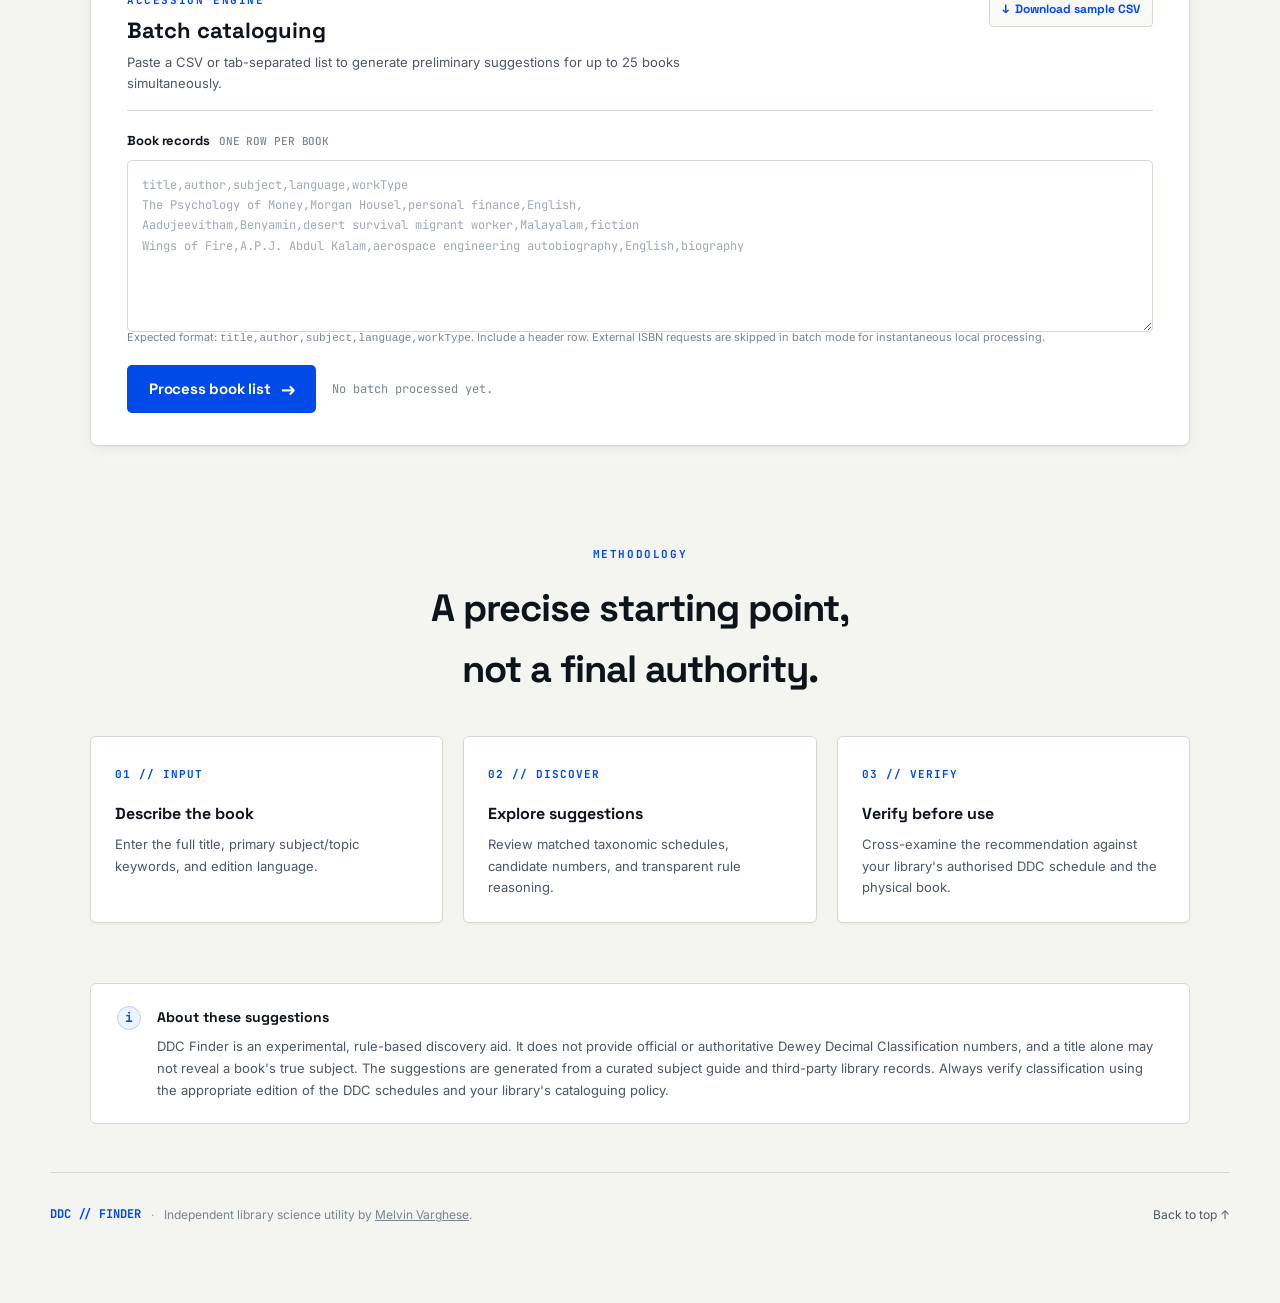
==== commit 0246ca87: "Make title and subject optional for ISBN searches" ====
--- a/index.html
+++ b/index.html
@@ -148,7 +148,7 @@
                 <label for="book-title">Book title <span class="required">*</span></label>
                 <span class="kbd-hint" aria-hidden="true">Press <kbd>/</kbd> to focus</span>
               </div>
-              <input id="book-title" name="title" type="text" placeholder="e.g. The Psychology of Money / Aadujeevitham / Wings of Fire" autocomplete="off" required maxlength="180">
+              <input id="book-title" name="title" type="text" placeholder="Enter a title, or leave blank and search by ISBN" autocomplete="off" maxlength="180">
               <span class="field-hint">Enter the full or main title as printed on the book cover or title page.</span>
             </div>
 
@@ -220,8 +220,8 @@
 
               <div class="field field-span-2">
                 <label for="book-subject">Subject / Topic <span class="required">*</span></label>
-                <input id="book-subject" name="subject" type="text" placeholder="e.g. Personal finance, behavioral psychology, investing mindset" required maxlength="300">
-                <span class="field-hint">What is the book about? Key themes and subject terms help pinpoint the correct DDC schedule.</span>
+                <input id="book-subject" name="subject" type="text" placeholder="e.g. Personal finance, behavioral psychology, investing mindset" maxlength="300">
+                <span class="field-hint">Required for title-only searches. ISBN searches can retrieve the book details automatically.</span>
               </div>
 
               <div class="field field-span-2">
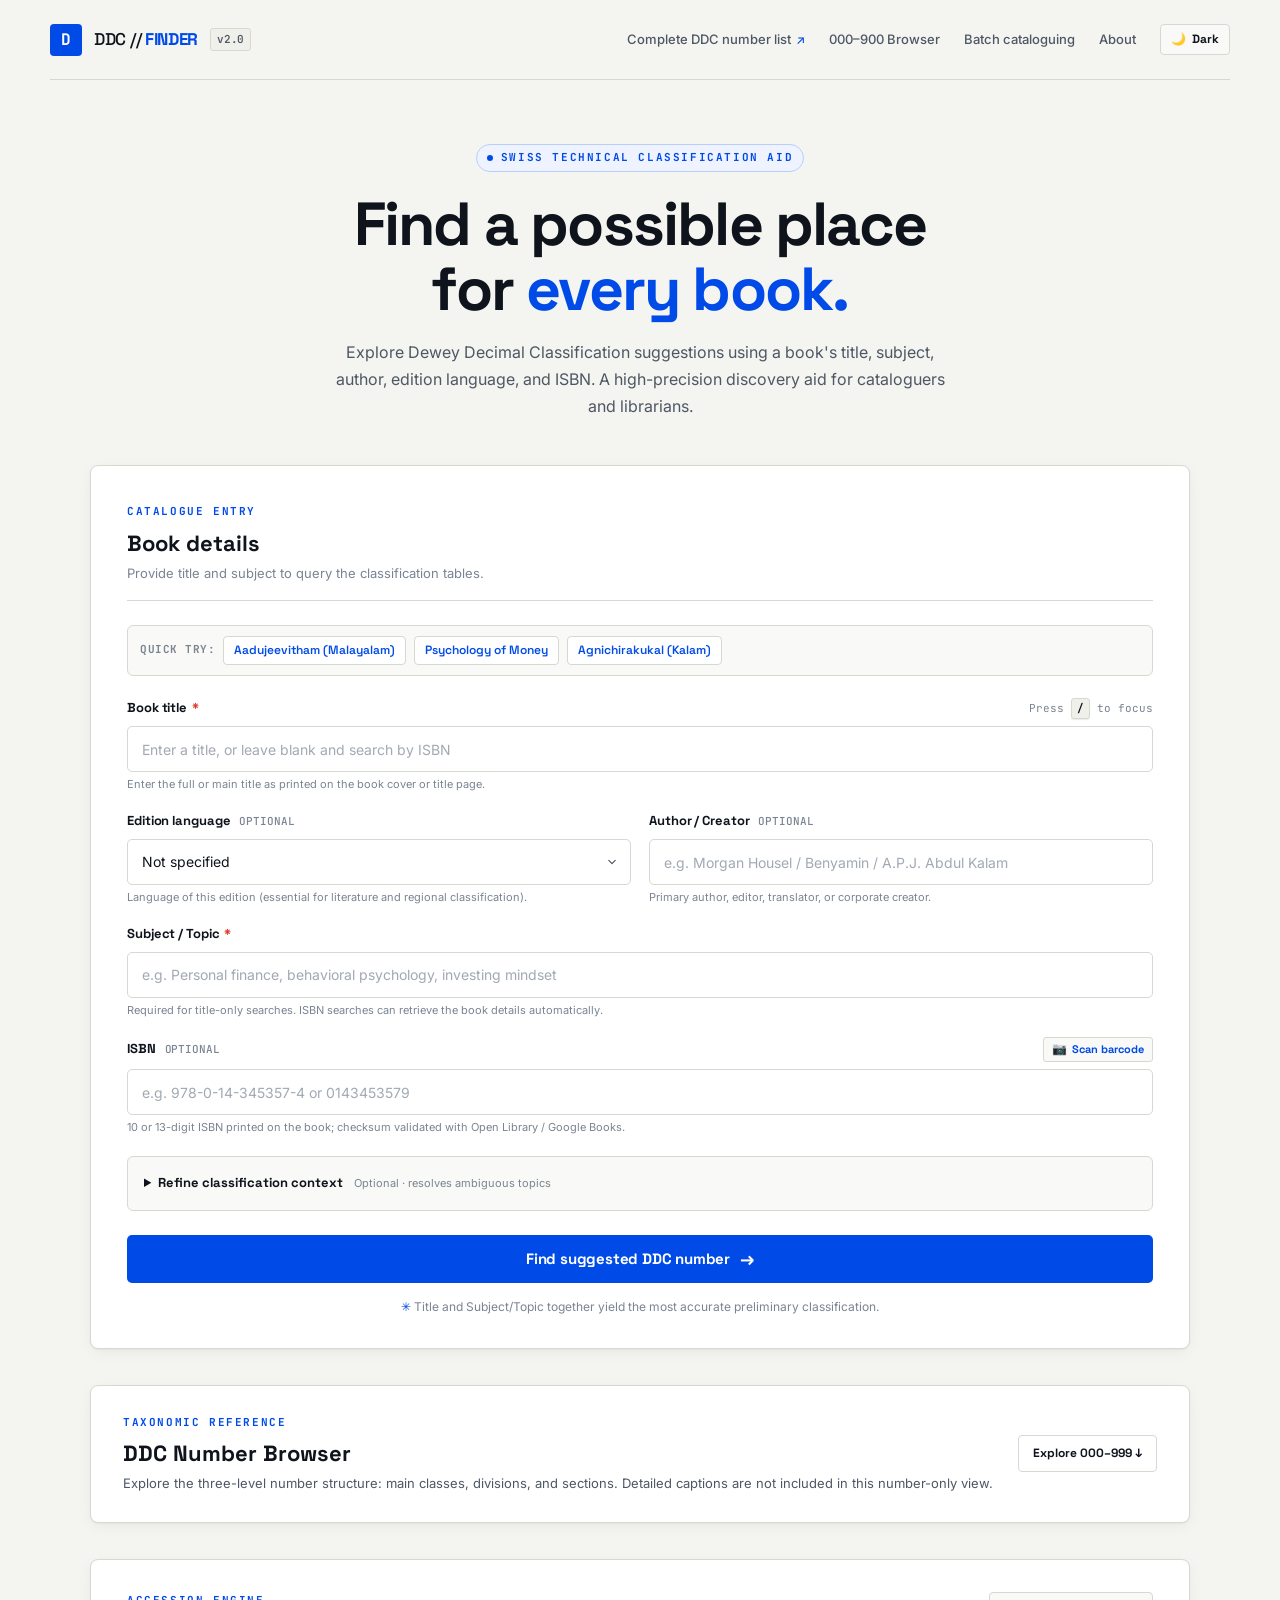
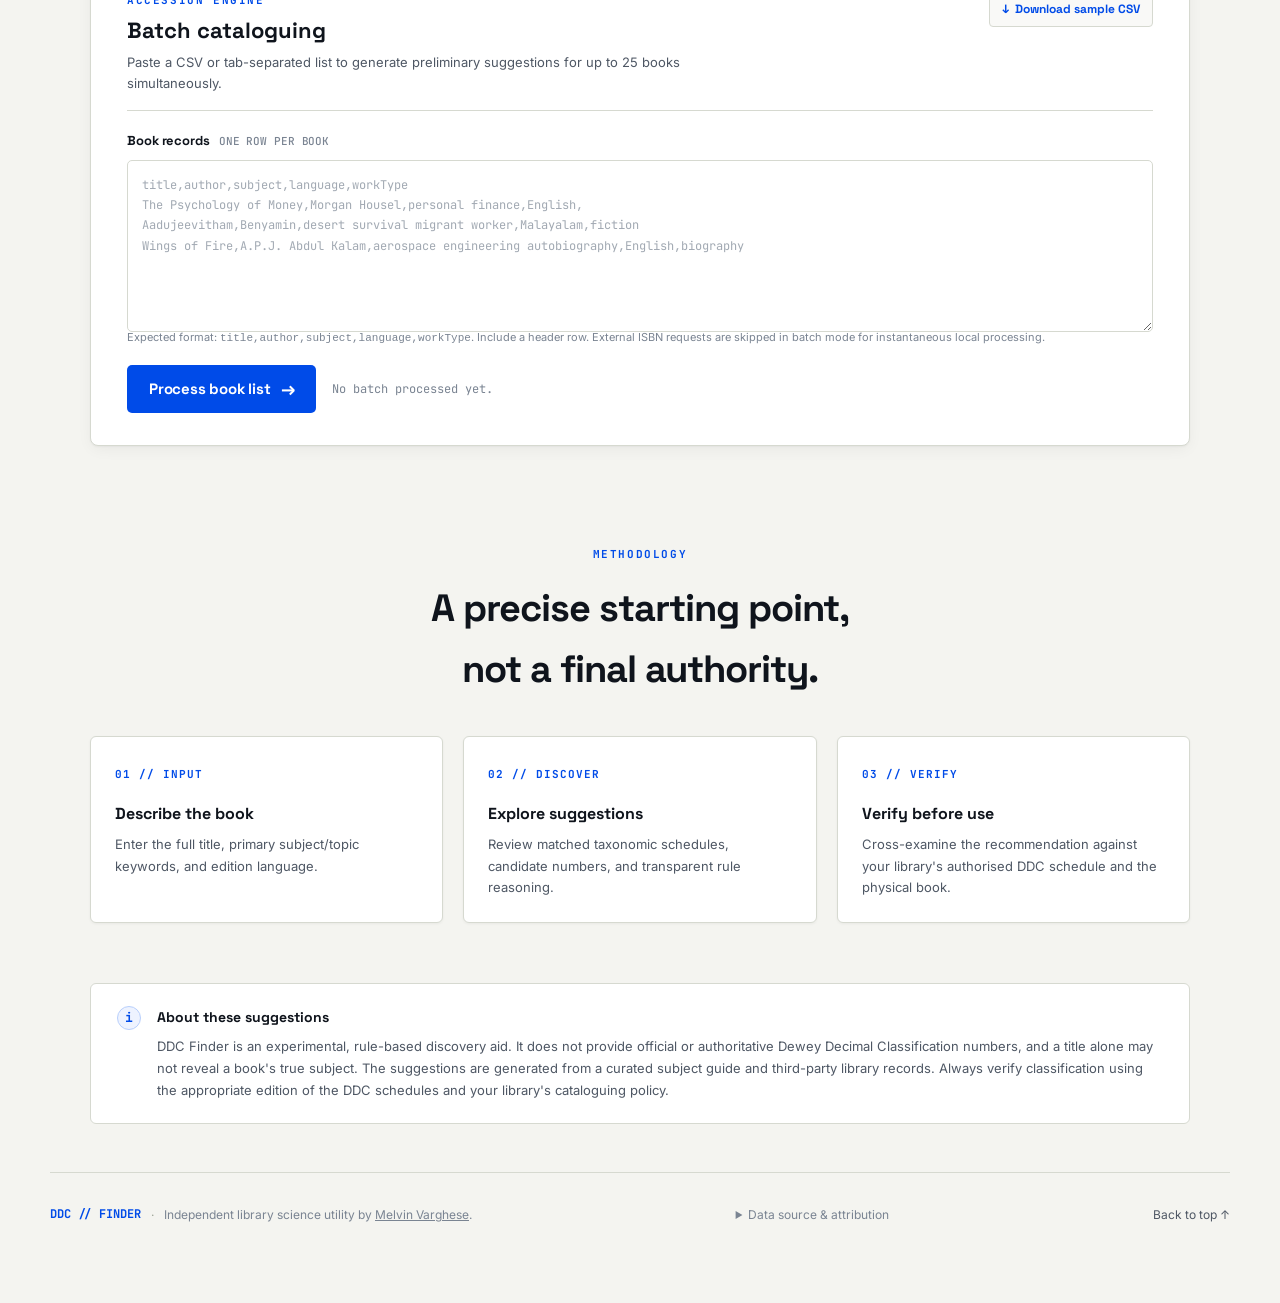
==== commit e33257ca: "Add expandable DDC number browser and footer attribution" ====
--- a/index.html
+++ b/index.html
@@ -4,7 +4,7 @@
   <meta charset="utf-8">
   <meta name="viewport" content="width=device-width, initial-scale=1">
   <meta name="theme-color" content="#f4f4f0">
-  <meta name="description" content="A free preliminary Dewey Decimal Classification helper for librarians and cataloguers. Enter a book title, edition language, and subject to discover likely DDC numbers with support for Indian regional literature and batch accession lists.">
+  <meta name="description" content="Find suggested Dewey Decimal Classification (DDC) numbers for books by title, subject, author, or ISBN. Classify multiple books at once with a CSV file.">
   <title>DDC Finder — Dewey Decimal Classification Helper</title>
 
   <!-- Canonical & PWA Manifest -->
@@ -23,7 +23,7 @@
   <meta property="og:type" content="website">
   <meta property="og:site_name" content="DDC Finder">
   <meta property="og:title" content="DDC Finder — Dewey Decimal Classification Helper">
-  <meta property="og:description" content="Fast, preliminary Dewey Decimal Classification discovery tool with 50+ languages, specialized Malayalam/Tamil/Hindi/Bengali rules, and batch CSV cataloguing.">
+  <meta property="og:description" content="Find suggested Dewey Decimal Classification (DDC) numbers for books by title, subject, author, or ISBN. Classify multiple books at once with a CSV file.">
   <meta property="og:url" content="https://melvinvarghese.github.io/ddc-number-checker/">
   <meta property="og:locale" content="en_US">
   <meta property="og:image" content="https://melvinvarghese.github.io/ddc-number-checker/og-image.svg">
@@ -34,7 +34,7 @@
   <!-- Twitter / X Cards -->
   <meta name="twitter:card" content="summary_large_image">
   <meta name="twitter:title" content="DDC Finder — Dewey Decimal Classification Helper">
-  <meta name="twitter:description" content="Fast, preliminary Dewey Decimal Classification discovery tool with 50+ languages, specialized Malayalam/Tamil/Hindi/Bengali rules, and batch CSV cataloguing.">
+  <meta name="twitter:description" content="Find suggested Dewey Decimal Classification (DDC) numbers for books by title, subject, author, or ISBN. Classify multiple books at once with a CSV file.">
   <meta name="twitter:image" content="https://melvinvarghese.github.io/ddc-number-checker/og-image.svg">
 
   <!-- Schema.org JSON-LD Structured Data -->
@@ -47,7 +47,7 @@
         "@id": "https://melvinvarghese.github.io/ddc-number-checker/#webapp",
         "name": "DDC Finder",
         "url": "https://melvinvarghese.github.io/ddc-number-checker/",
-        "description": "A free preliminary Dewey Decimal Classification helper for librarians, cataloguers, and students. Discover probable DDC numbers from title, subject/topic, author, and ISBN with Indian regional language support and batch CSV cataloguing.",
+        "description": "Find suggested Dewey Decimal Classification (DDC) numbers for books by title, subject, author, or ISBN. Classify multiple books at once with a CSV file.",
         "applicationCategory": "UtilitiesApplication",
         "operatingSystem": "All",
         "browserRequirements": "Requires JavaScript",
@@ -297,82 +297,27 @@
         <section id="results" class="results-section" aria-live="polite" hidden></section>
       </div>
 
-      <!-- Interactive 000–900 Class Browser Section -->
+      <!-- Expandable three-level DDC number browser -->
       <section id="class-browser" class="class-browser-card" aria-labelledby="browser-title">
         <div class="browser-header">
           <div>
             <div class="section-kicker">TAXONOMIC REFERENCE</div>
-            <h2 id="browser-title">DDC 000–900 Class Browser</h2>
-            <p>Explore the 10 main Dewey classes. Select any division to instantly load it as your search Subject / Topic.</p>
-          </div>
-          <button type="button" id="toggle-browser-btn" class="copy-button" aria-expanded="false">
-            <span id="browser-toggle-text">Explore 000–900</span> <span id="browser-toggle-arrow" aria-hidden="true">↓</span>
+            <h2 id="browser-title">DDC Number Browser</h2>
+            <p>Explore the three-level number structure: main classes, divisions, and sections. Detailed captions are not included in this number-only view.</p>
+          </div>
+          <button type="button" id="toggle-browser-btn" class="copy-button" aria-expanded="false" aria-controls="browser-content">
+            <span id="browser-toggle-text">Explore 000–999</span> <span id="browser-toggle-arrow" aria-hidden="true">↓</span>
           </button>
         </div>
 
         <div id="browser-content" class="browser-content" hidden>
-          <div class="classes-grid">
-            <article class="class-item" data-code="000" data-apply="Computer science, information science, bibliographies, libraries">
-              <span class="class-code">000</span>
-              <h3>Computer Science &amp; Info</h3>
-              <p>Generalities, computing, information systems, AI &amp; library science.</p>
-              <button type="button" class="use-class-btn">Use as topic</button>
-            </article>
-            <article class="class-item" data-code="100" data-apply="Philosophy, psychology, ethics, cognitive science, logic">
-              <span class="class-code">100</span>
-              <h3>Philosophy &amp; Psychology</h3>
-              <p>Human thought, ethics, perception, personal growth &amp; logic.</p>
-              <button type="button" class="use-class-btn">Use as topic</button>
-            </article>
-            <article class="class-item" data-code="200" data-apply="Religion, theology, comparative religion, sacred texts">
-              <span class="class-code">200</span>
-              <h3>Religion &amp; Theology</h3>
-              <p>Belief systems, scriptures, world faiths &amp; comparative religion.</p>
-              <button type="button" class="use-class-btn">Use as topic</button>
-            </article>
-            <article class="class-item" data-code="300" data-apply="Social sciences, economics, law, education, politics, society">
-              <span class="class-code">300</span>
-              <h3>Social Sciences</h3>
-              <p>Societies, economics, legal systems, education, public policy &amp; customs.</p>
-              <button type="button" class="use-class-btn">Use as topic</button>
-            </article>
-            <article class="class-item" data-code="400" data-apply="Language study, linguistics, grammar, multilingual dictionaries">
-              <span class="class-code">400</span>
-              <h3>Language &amp; Linguistics</h3>
-              <p>Linguistics, grammar, semantics, multilingual study &amp; etymology.</p>
-              <button type="button" class="use-class-btn">Use as topic</button>
-            </article>
-            <article class="class-item" data-code="500" data-apply="Natural science, pure mathematics, physics, chemistry, biology, astronomy">
-              <span class="class-code">500</span>
-              <h3>Sciences &amp; Mathematics</h3>
-              <p>Pure mathematics, astrophysics, chemistry, ecology &amp; life sciences.</p>
-              <button type="button" class="use-class-btn">Use as topic</button>
-            </article>
-            <article class="class-item" data-code="600" data-apply="Applied sciences, technology, medicine, engineering, cooking, agriculture">
-              <span class="class-code">600</span>
-              <h3>Technology &amp; Applied</h3>
-              <p>Medicine, aerospace, engineering, agriculture, management &amp; cookery.</p>
-              <button type="button" class="use-class-btn">Use as topic</button>
-            </article>
-            <article class="class-item" data-code="700" data-apply="Visual arts, architecture, painting, photography, music, cinema, sports">
-              <span class="class-code">700</span>
-              <h3>The Arts &amp; Recreation</h3>
-              <p>Fine arts, architecture, music, cinema, photography, sports &amp; games.</p>
-              <button type="button" class="use-class-btn">Use as topic</button>
-            </article>
-            <article class="class-item" data-code="800" data-apply="Literature, poetry, drama, fiction, literary criticism, rhetoric">
-              <span class="class-code">800</span>
-              <h3>Literature &amp; Rhetoric</h3>
-              <p>Poetry, prose, fiction, dramatic works, criticism &amp; rhetoric.</p>
-              <button type="button" class="use-class-btn">Use as topic</button>
-            </article>
-            <article class="class-item" data-code="900" data-apply="World history, regional histories, travel, geography, biography">
-              <span class="class-code">900</span>
-              <h3>History &amp; Geography</h3>
-              <p>World history, regional events, travel, cartography &amp; biography.</p>
-              <button type="button" class="use-class-btn">Use as topic</button>
-            </article>
-          </div>
+          <div class="browser-legend">
+            <span><strong>Level 1</strong> Main classes</span>
+            <span><strong>Level 2</strong> Divisions</span>
+            <span><strong>Level 3</strong> Sections</span>
+          </div>
+          <div id="ddc-tree" class="ddc-tree" aria-label="Dewey Decimal Classification number hierarchy"></div>
+          <p id="ddc-browser-status" class="ddc-browser-status" role="status" aria-live="polite">Select a number to copy it.</p>
         </div>
       </section>
 
@@ -477,6 +422,13 @@
 <a href="https://melvinvarghese.in/?utm_source=ddc-checker-github&utm_medium=referral&utm_campaign=ddc-checker" target="_blank" rel="noopener noreferrer">Melvin Varghese</a>.
 </span>
       </div>
+      <details class="footer-attribution">
+        <summary>Data source &amp; attribution</summary>
+        <div class="footer-attribution-content">
+          <p>Dewey Decimal Classification (DDC) is a classification system maintained by <a href="https://www.oclc.org/en/dewey.html" target="_blank" rel="noopener noreferrer">OCLC</a>. DDC Finder is an independent reference tool and is not affiliated with or endorsed by OCLC.</p>
+          <p>This browser presents number ranges for navigation only. It does not reproduce the full DDC schedules or detailed section captions. For authoritative captions and classification decisions, consult an authorised edition of the DDC schedules.</p>
+        </div>
+      </details>
       <a class="back-to-top" href="#page-title">Back to top ↑</a>
     </footer>
   </div>
--- a/styles.css
+++ b/styles.css
@@ -1592,11 +1592,16 @@
   }
 
   .topbar {
-    height: 70px;
+    height: auto;
+    flex-wrap: wrap;
+    gap: 12px;
+    padding: 12px 0;
   }
 
   .top-links {
-    gap: 14px;
+    width: 100%;
+    flex-wrap: wrap;
+    gap: 10px 14px;
   }
 
   .top-link {
@@ -1640,6 +1645,20 @@
   }
 }
 
+@media (max-width: 600px) {
+  .context-grid {
+    grid-template-columns: 1fr;
+  }
+
+  .context-wide {
+    grid-column: auto;
+  }
+
+  .batch-download-link {
+    white-space: normal;
+  }
+}
+
 @media (prefers-reduced-motion: reduce) {
   html {
     scroll-behavior: auto;
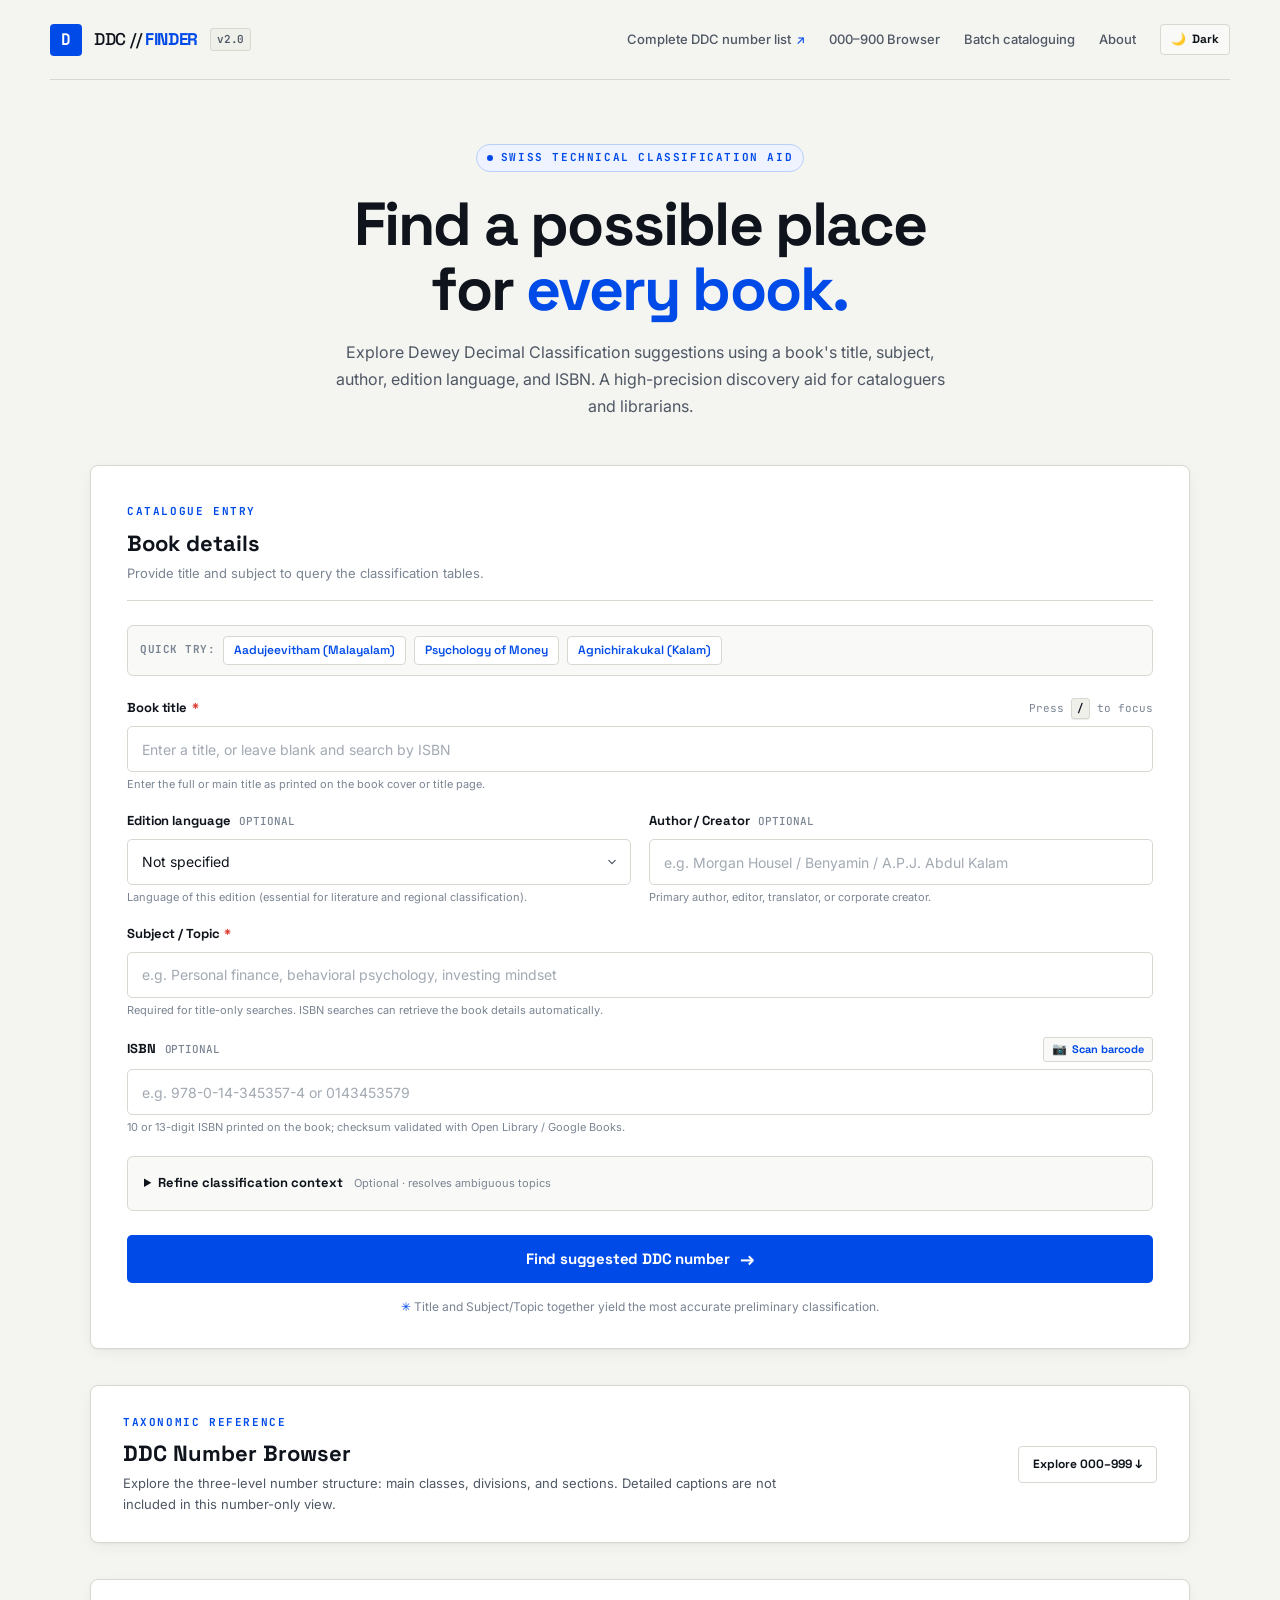
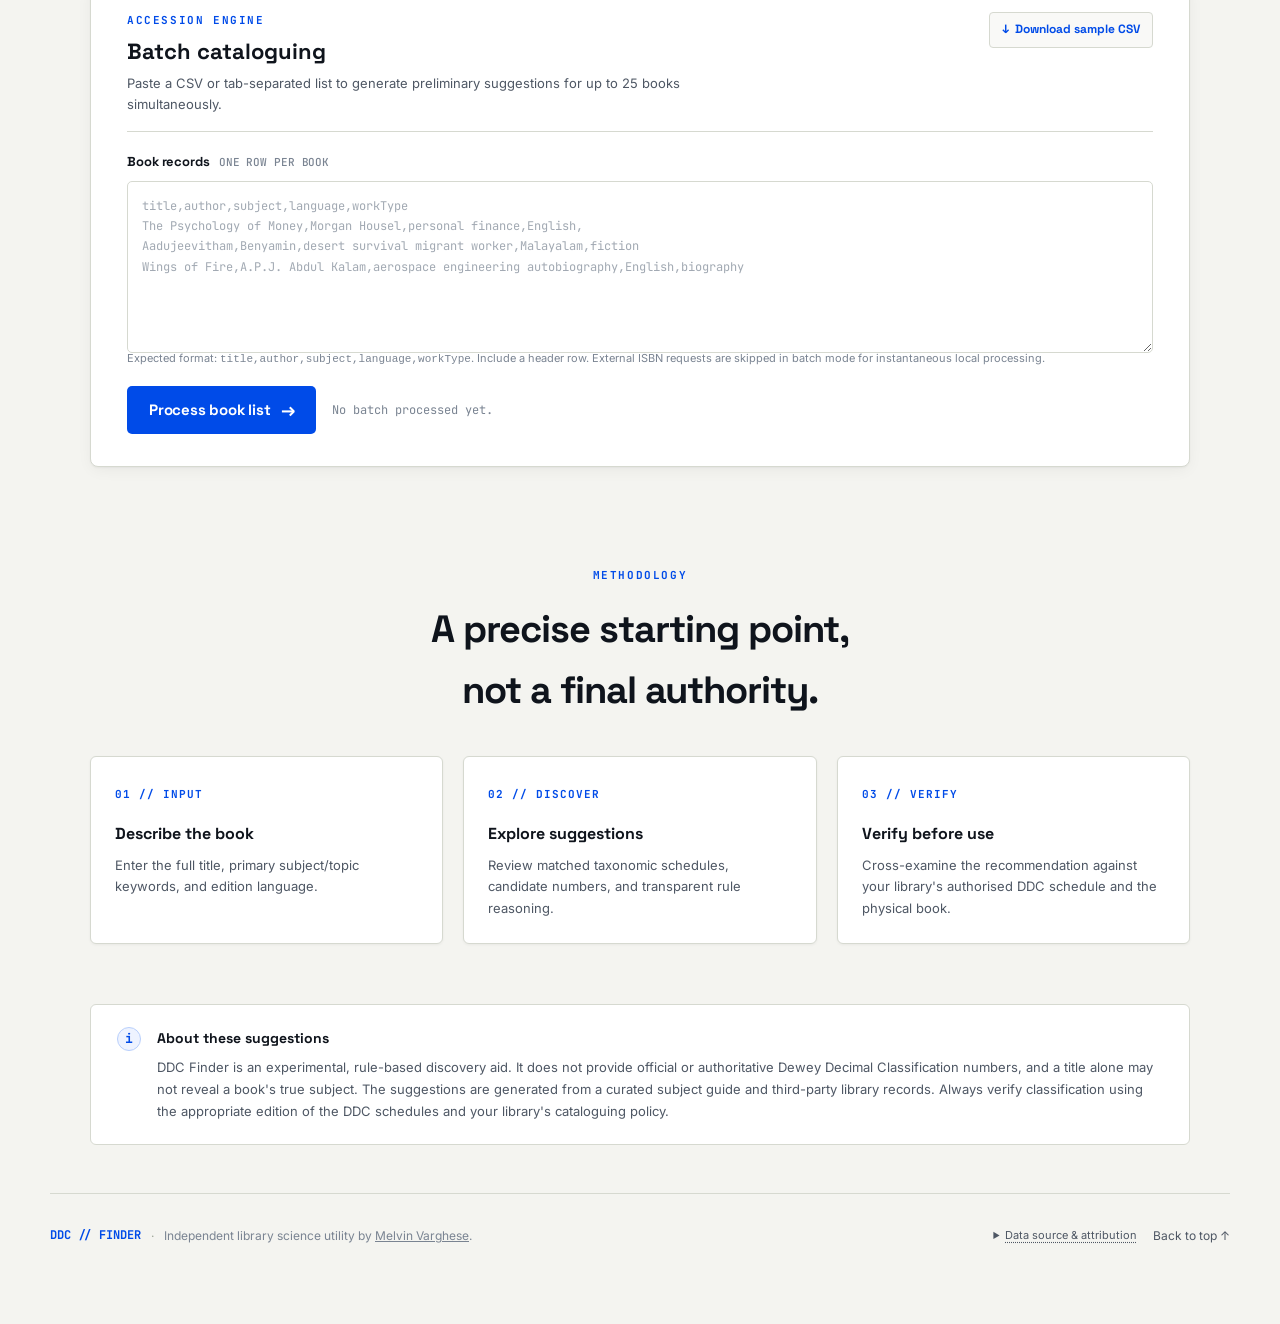
==== commit 4c74a210: "Keep ISBN scanner hidden on initial page load" ====
--- a/index.html
+++ b/index.html
@@ -398,7 +398,7 @@
     </main>
 
     <!-- Barcode Scanner Modal -->
-    <div id="scanner-modal" class="scanner-modal" hidden role="dialog" aria-modal="true" aria-labelledby="scanner-modal-title">
+    <div id="scanner-modal" class="scanner-modal" hidden style="display: none;" role="dialog" aria-modal="true" aria-labelledby="scanner-modal-title">
       <div class="scanner-card">
         <div class="scanner-header">
           <h3 id="scanner-modal-title">Scan ISBN Barcode</h3>
--- a/styles.css
+++ b/styles.css
@@ -1355,6 +1355,10 @@
   font-size: 0.75rem;
 }
 
+.scanner-modal[hidden] {
+  display: none;
+}
+
 .scanner-modal {
   position: fixed;
   inset: 0;
@@ -1465,7 +1469,7 @@
 }
 
 /* --------------------------------------------------------------------------
-   DDC 000–900 Class Browser Section
+   Three-level DDC Number Browser
    -------------------------------------------------------------------------- */
 .class-browser-card {
   margin: 36px auto 20px;
@@ -1496,94 +1500,205 @@
   color: var(--ink-muted);
   font-size: 0.8125rem;
   margin: 0;
+  max-width: 660px;
+  line-height: 1.6;
 }
 
 .browser-content {
   margin-top: 24px;
   border-top: 1px solid var(--line);
-  padding-top: 20px;
-}
-
-.classes-grid {
+  padding-top: 18px;
+}
+
+.browser-legend {
+  display: flex;
+  flex-wrap: wrap;
+  gap: 8px 18px;
+  margin-bottom: 16px;
+  color: var(--ink-faint);
+  font-size: 0.6875rem;
+}
+
+.browser-legend strong {
+  color: var(--ink-muted);
+  font-weight: 700;
+  margin-right: 4px;
+}
+
+.ddc-tree {
   display: grid;
-  grid-template-columns: repeat(auto-fill, minmax(200px, 1fr));
-  gap: 14px;
-}
-
-.class-item {
-  padding: 16px;
+  gap: 8px;
+}
+
+.ddc-level {
+  min-width: 0;
+}
+
+.ddc-main-level {
   border: 1px solid var(--line);
   border-radius: 6px;
   background: var(--surface-subtle);
-  display: flex;
-  flex-direction: column;
-  justify-content: space-between;
-  transition: all 0.15s ease;
-}
-
-.class-item:hover {
-  border-color: var(--cobalt);
-  transform: translateY(-2px);
-  box-shadow: var(--shadow-sm);
-}
-
-.class-code {
-  display: inline-block;
-  align-self: flex-start;
-  font-family: var(--font-mono);
-  font-size: 0.75rem;
-  font-weight: 700;
-  color: var(--cobalt);
+  overflow: hidden;
+}
+
+.ddc-level-summary {
+  display: flex;
+  align-items: center;
+  gap: 12px;
+  padding: 12px 14px;
+  cursor: pointer;
+  list-style: none;
+  user-select: none;
+}
+
+.ddc-level-summary::-webkit-details-marker {
+  display: none;
+}
+
+.ddc-level-summary::marker {
+  content: "";
+}
+
+.ddc-level-summary:hover {
+  background: var(--surface-muted);
+}
+
+.ddc-main-summary {
+  min-height: 64px;
+}
+
+.ddc-code {
+  flex: 0 0 auto;
+  min-width: 48px;
+  padding: 5px 7px;
+  border: 1px solid var(--cobalt-border);
+  border-radius: 4px;
   background: var(--cobalt-soft);
-  border: 1px solid var(--cobalt-border);
-  padding: 2px 6px;
-  border-radius: 3px;
-  margin-bottom: 8px;
-}
-
-.class-item h3 {
-  font-family: var(--font-display);
-  font-size: 0.875rem;
-  font-weight: 700;
-  margin: 0 0 6px;
-  color: var(--ink);
-}
-
-.class-item p {
-  font-size: 0.75rem;
-  color: var(--ink-muted);
-  line-height: 1.45;
-  margin: 0 0 14px;
-  flex-grow: 1;
-}
-
-.use-class-btn {
-  width: 100%;
-  padding: 6px 10px;
+  color: var(--cobalt);
+  font-family: var(--font-mono);
+  font-size: 0.8125rem;
+  font-weight: 700;
+  text-align: center;
+}
+
+.ddc-main-code {
+  min-width: 58px;
+  font-size: 0.9375rem;
+}
+
+.ddc-level-text {
+  display: grid;
+  gap: 3px;
+  min-width: 0;
+  flex: 1;
+}
+
+.ddc-level-text strong {
+  color: var(--ink);
+  font-family: var(--font-display);
+  font-size: 0.8125rem;
+  font-weight: 700;
+}
+
+.ddc-level-text small {
+  color: var(--ink-faint);
+  font-size: 0.6875rem;
+  line-height: 1.4;
+}
+
+.ddc-chevron {
+  color: var(--ink-faint);
+  font-family: var(--font-mono);
+  font-size: 1rem;
+  line-height: 1;
+}
+
+.ddc-division-list {
+  display: grid;
+  gap: 6px;
+  padding: 0 12px 12px 22px;
+}
+
+.ddc-division-level {
+  border: 1px solid var(--line);
+  border-radius: 5px;
+  background: var(--surface);
+  overflow: hidden;
+}
+
+.ddc-division-summary {
+  padding: 10px 12px;
+}
+
+.ddc-section-grid {
+  display: grid;
+  grid-template-columns: repeat(5, minmax(0, 1fr));
+  gap: 7px;
+  padding: 0 12px 12px;
+}
+
+.ddc-section-number {
+  min-height: 38px;
   border: 1px solid var(--line);
   border-radius: 4px;
-  background: var(--surface);
-  color: var(--cobalt);
-  font-family: var(--font-display);
-  font-size: 0.6875rem;
+  background: var(--surface-subtle);
+  color: var(--cobalt);
+  font-family: var(--font-mono);
+  font-size: 0.8125rem;
   font-weight: 700;
   cursor: pointer;
-  transition: all 0.15s ease;
-}
-
-.use-class-btn:hover {
+  transition: background 0.15s ease, border-color 0.15s ease, color 0.15s ease;
+}
+
+.ddc-section-number:hover {
+  border-color: var(--cobalt);
   background: var(--cobalt);
   color: #ffffff;
-  border-color: var(--cobalt);
-}
-
-[hidden] {
-  display: none !important;
-}
-
-:focus-visible {
-  outline: 2px solid var(--cobalt);
-  outline-offset: 2px;
+}
+
+.ddc-browser-status {
+  min-height: 1.2em;
+  margin: 12px 0 0;
+  color: var(--ink-faint);
+  font-size: 0.6875rem;
+}
+
+.footer-attribution {
+  margin-left: auto;
+  max-width: 360px;
+  color: var(--ink-faint);
+  font-size: 0.6875rem;
+}
+
+.footer-attribution summary {
+  width: fit-content;
+  cursor: pointer;
+  color: var(--ink-muted);
+  text-decoration: underline;
+  text-decoration-style: dotted;
+  text-underline-offset: 3px;
+}
+
+.footer-attribution-content {
+  margin-top: 8px;
+  padding: 12px 14px;
+  border: 1px solid var(--line);
+  border-radius: 5px;
+  background: var(--surface-subtle);
+  color: var(--ink-muted);
+  line-height: 1.6;
+}
+
+.footer-attribution-content p {
+  margin: 0 0 8px;
+}
+
+.footer-attribution-content p:last-child {
+  margin-bottom: 0;
+}
+
+.footer-attribution-content a {
+  color: var(--cobalt);
 }
 
 @media (max-width: 860px) {
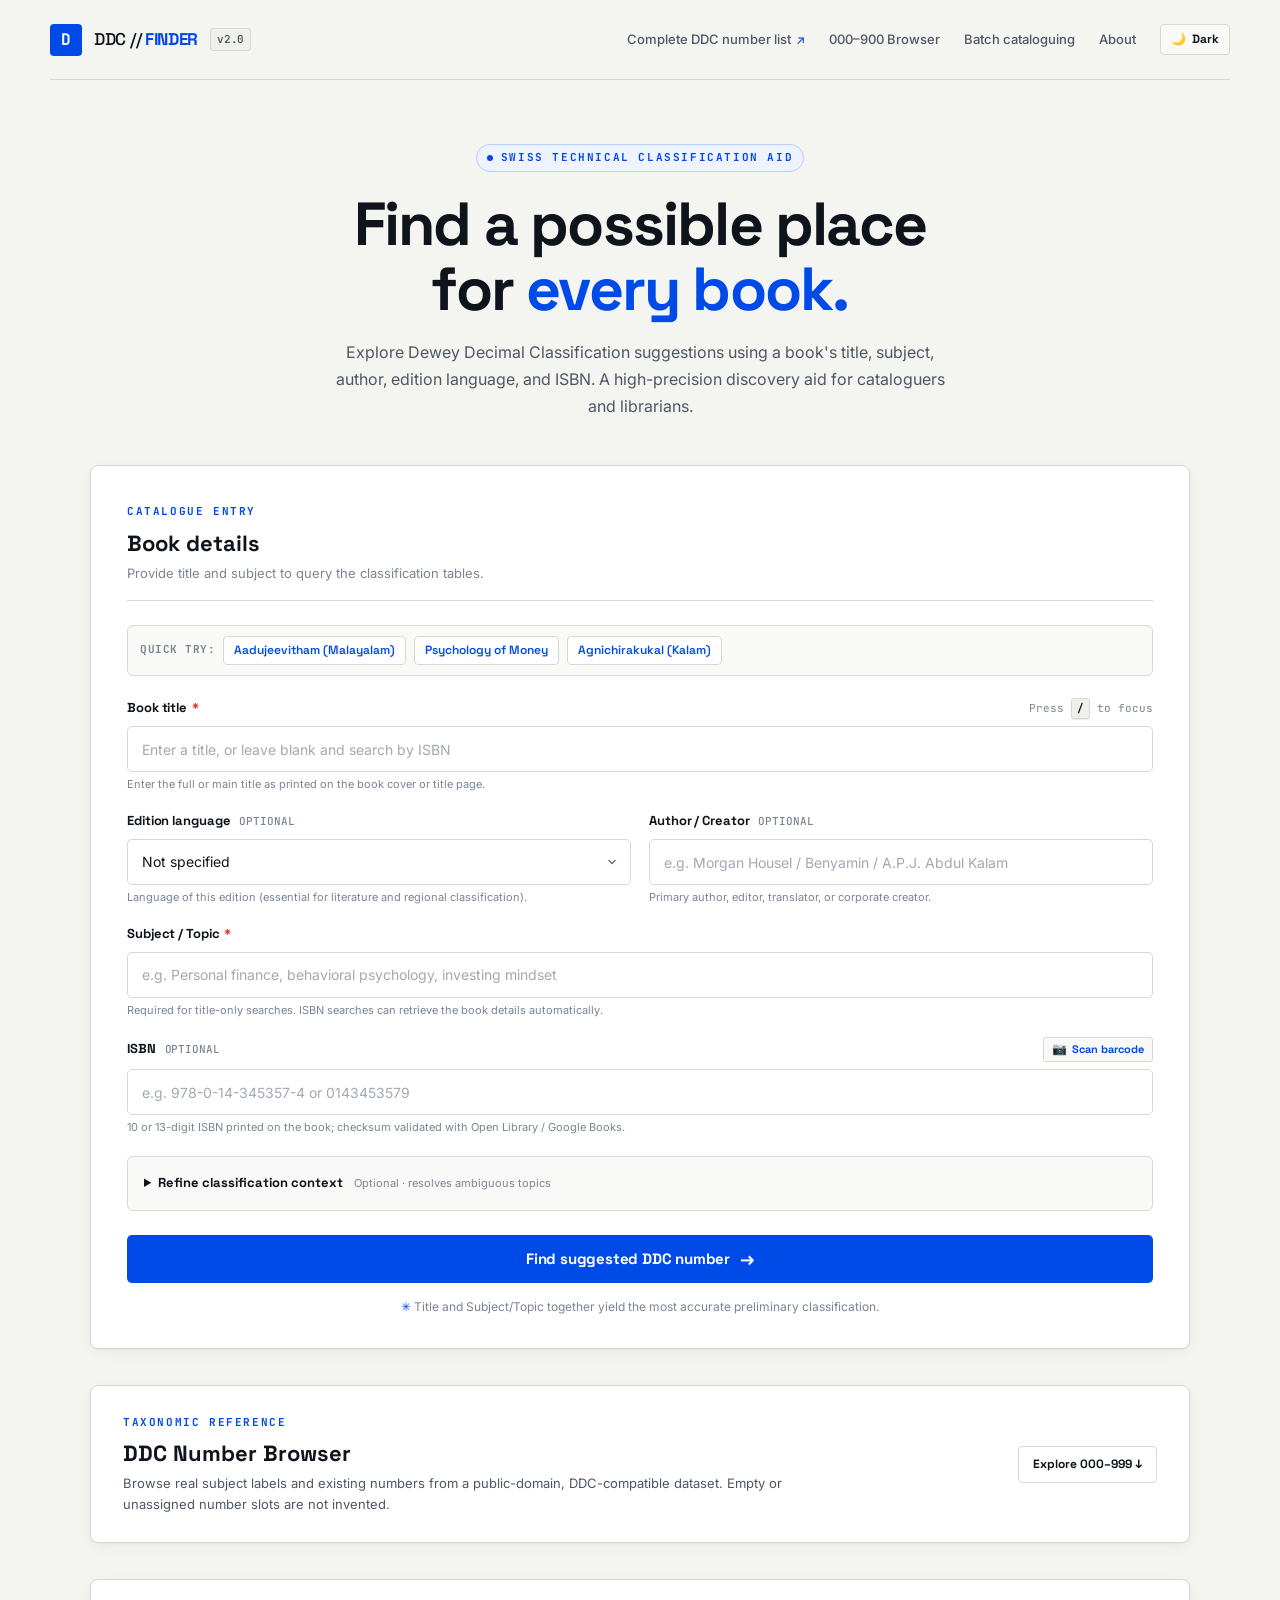
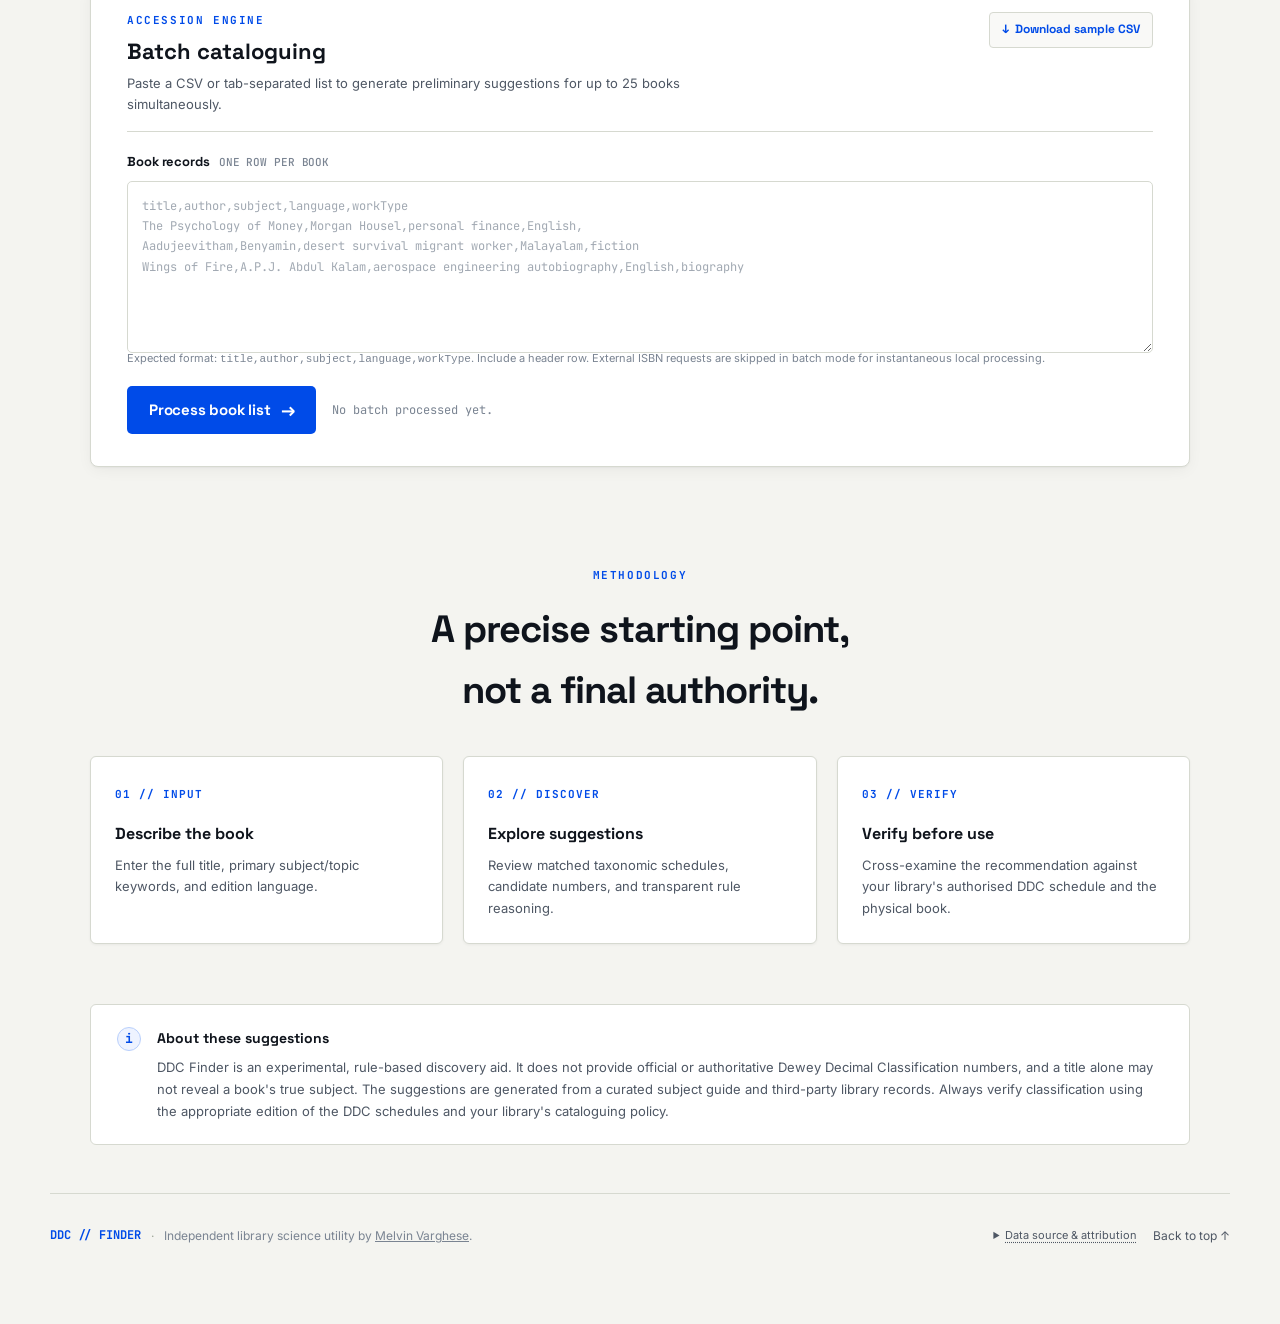
==== commit e67baf7a: "Clarify subject browser data and labels" ====
--- a/index.html
+++ b/index.html
@@ -303,7 +303,7 @@
           <div>
             <div class="section-kicker">TAXONOMIC REFERENCE</div>
             <h2 id="browser-title">DDC Number Browser</h2>
-            <p>Explore the three-level number structure: main classes, divisions, and sections. Detailed captions are not included in this number-only view.</p>
+            <p>Browse real subject labels and existing numbers from a public-domain, DDC-compatible dataset. Empty or unassigned number slots are not invented.</p>
           </div>
           <button type="button" id="toggle-browser-btn" class="copy-button" aria-expanded="false" aria-controls="browser-content">
             <span id="browser-toggle-text">Explore 000–999</span> <span id="browser-toggle-arrow" aria-hidden="true">↓</span>
@@ -316,7 +316,7 @@
             <span><strong>Level 2</strong> Divisions</span>
             <span><strong>Level 3</strong> Sections</span>
           </div>
-          <div id="ddc-tree" class="ddc-tree" aria-label="Dewey Decimal Classification number hierarchy"></div>
+          <div id="ddc-tree" class="ddc-tree" aria-label="Decimal subject hierarchy"></div>
           <p id="ddc-browser-status" class="ddc-browser-status" role="status" aria-live="polite">Select a number to copy it.</p>
         </div>
       </section>
--- a/styles.css
+++ b/styles.css
@@ -1638,16 +1638,38 @@
 }
 
 .ddc-section-number {
-  min-height: 38px;
+  min-height: 58px;
+  display: flex;
+  flex-direction: column;
+  align-items: flex-start;
+  justify-content: center;
+  gap: 3px;
+  padding: 7px 9px;
   border: 1px solid var(--line);
   border-radius: 4px;
   background: var(--surface-subtle);
   color: var(--cobalt);
-  font-family: var(--font-mono);
-  font-size: 0.8125rem;
-  font-weight: 700;
+  text-align: left;
   cursor: pointer;
   transition: background 0.15s ease, border-color 0.15s ease, color 0.15s ease;
+}
+
+.ddc-section-number strong {
+  font-family: var(--font-mono);
+  font-size: 0.8125rem;
+  font-weight: 700;
+}
+
+.ddc-section-number small {
+  color: var(--ink-faint);
+  font-family: var(--font-display);
+  font-size: 0.625rem;
+  font-weight: 500;
+  line-height: 1.25;
+}
+
+.ddc-section-number:hover small {
+  color: rgba(255, 255, 255, 0.85);
 }
 
 .ddc-section-number:hover {
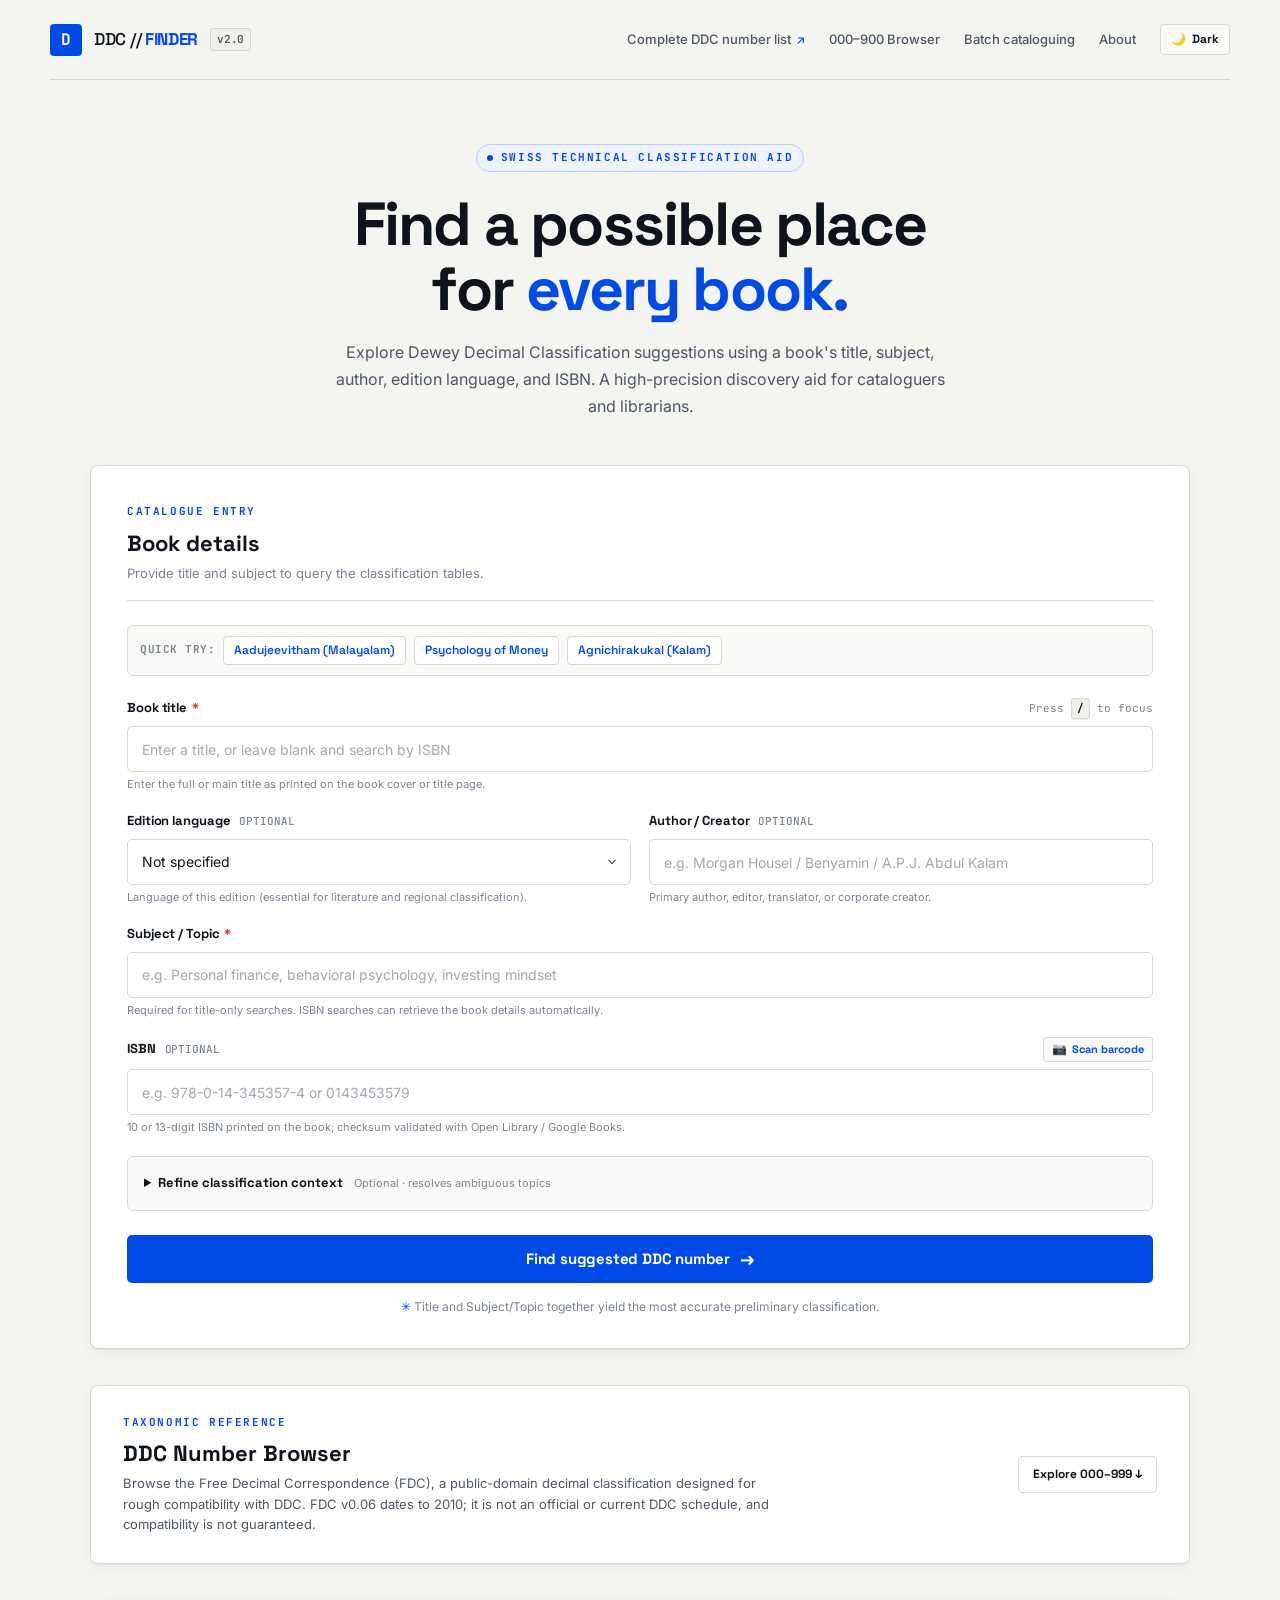
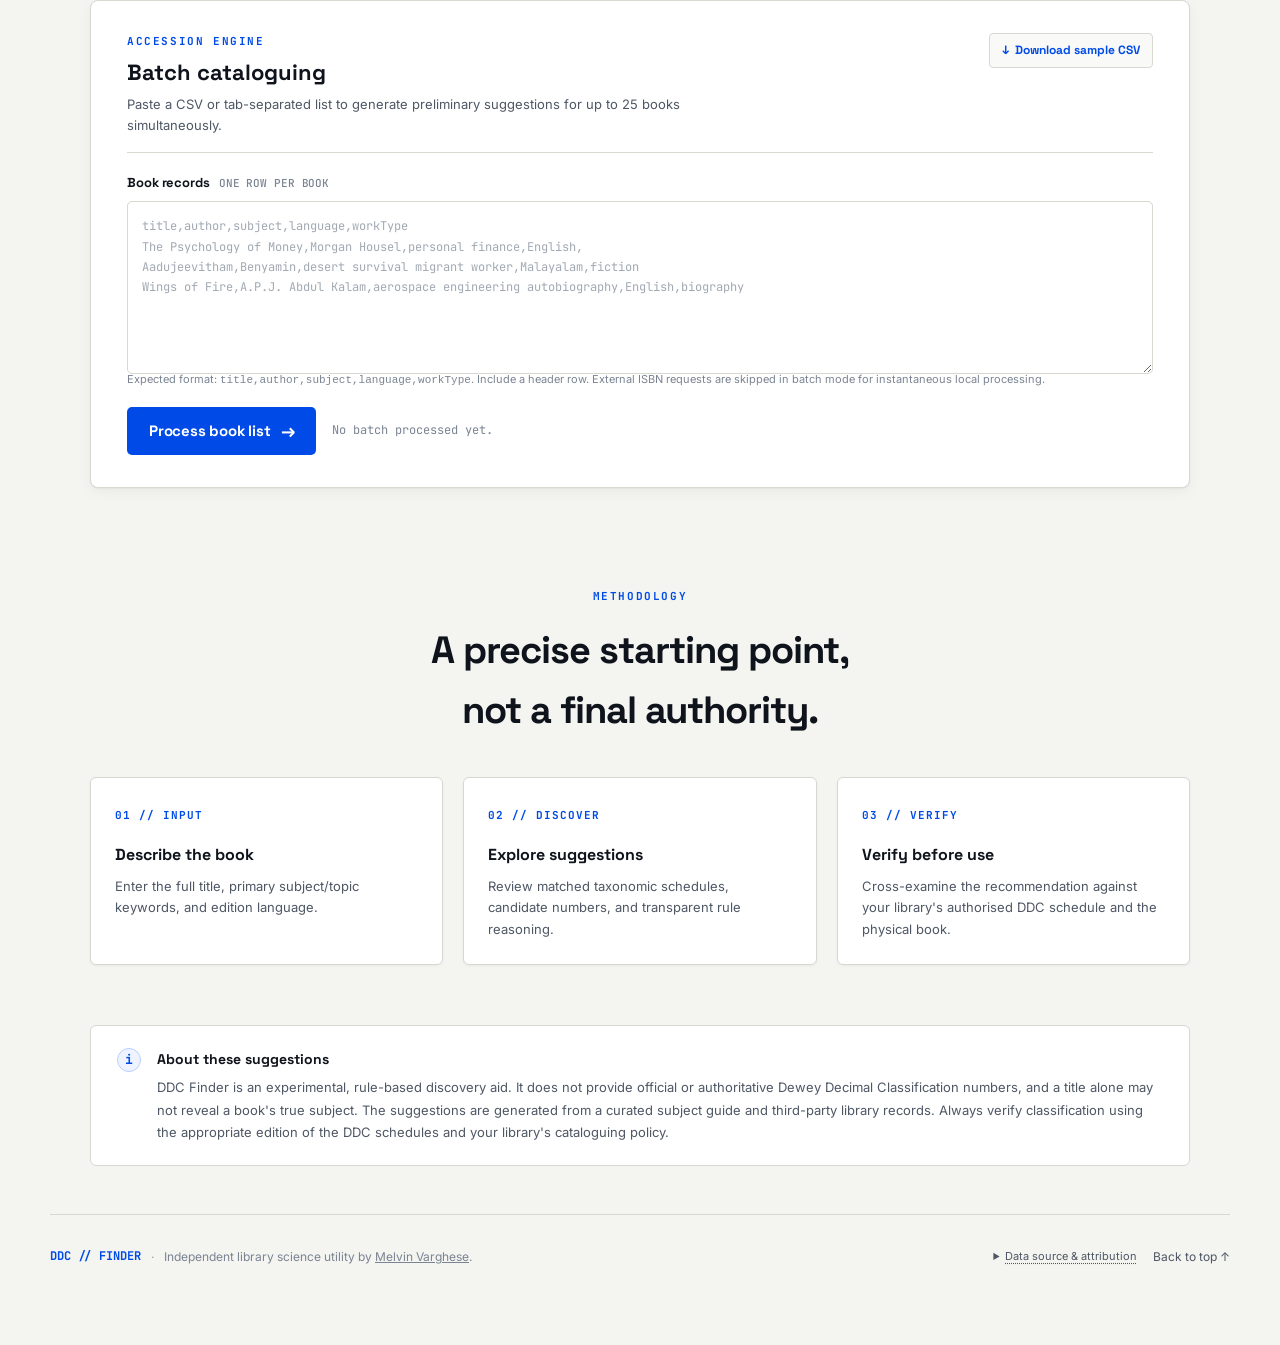
==== commit 8c5dfba4: "Clarify FDC dataset provenance and limitations" ====
--- a/index.html
+++ b/index.html
@@ -96,6 +96,7 @@
 
   <script src="catalogue-config.js" defer></script>
   <script src="ddc-validation.js" defer></script>
+  <script src="classification-engine.js" defer></script>
   <script src="app.js" defer></script>
 </head>
 <body>
@@ -303,7 +304,7 @@
           <div>
             <div class="section-kicker">TAXONOMIC REFERENCE</div>
             <h2 id="browser-title">DDC Number Browser</h2>
-            <p>Browse real subject labels and existing numbers from a public-domain, DDC-compatible dataset. Empty or unassigned number slots are not invented.</p>
+            <p>Browse the Free Decimal Correspondence (FDC), a public-domain decimal classification designed for rough compatibility with DDC. FDC v0.06 dates to 2010; it is not an official or current DDC schedule, and compatibility is not guaranteed.</p>
           </div>
           <button type="button" id="toggle-browser-btn" class="copy-button" aria-expanded="false" aria-controls="browser-content">
             <span id="browser-toggle-text">Explore 000–999</span> <span id="browser-toggle-arrow" aria-hidden="true">↓</span>
